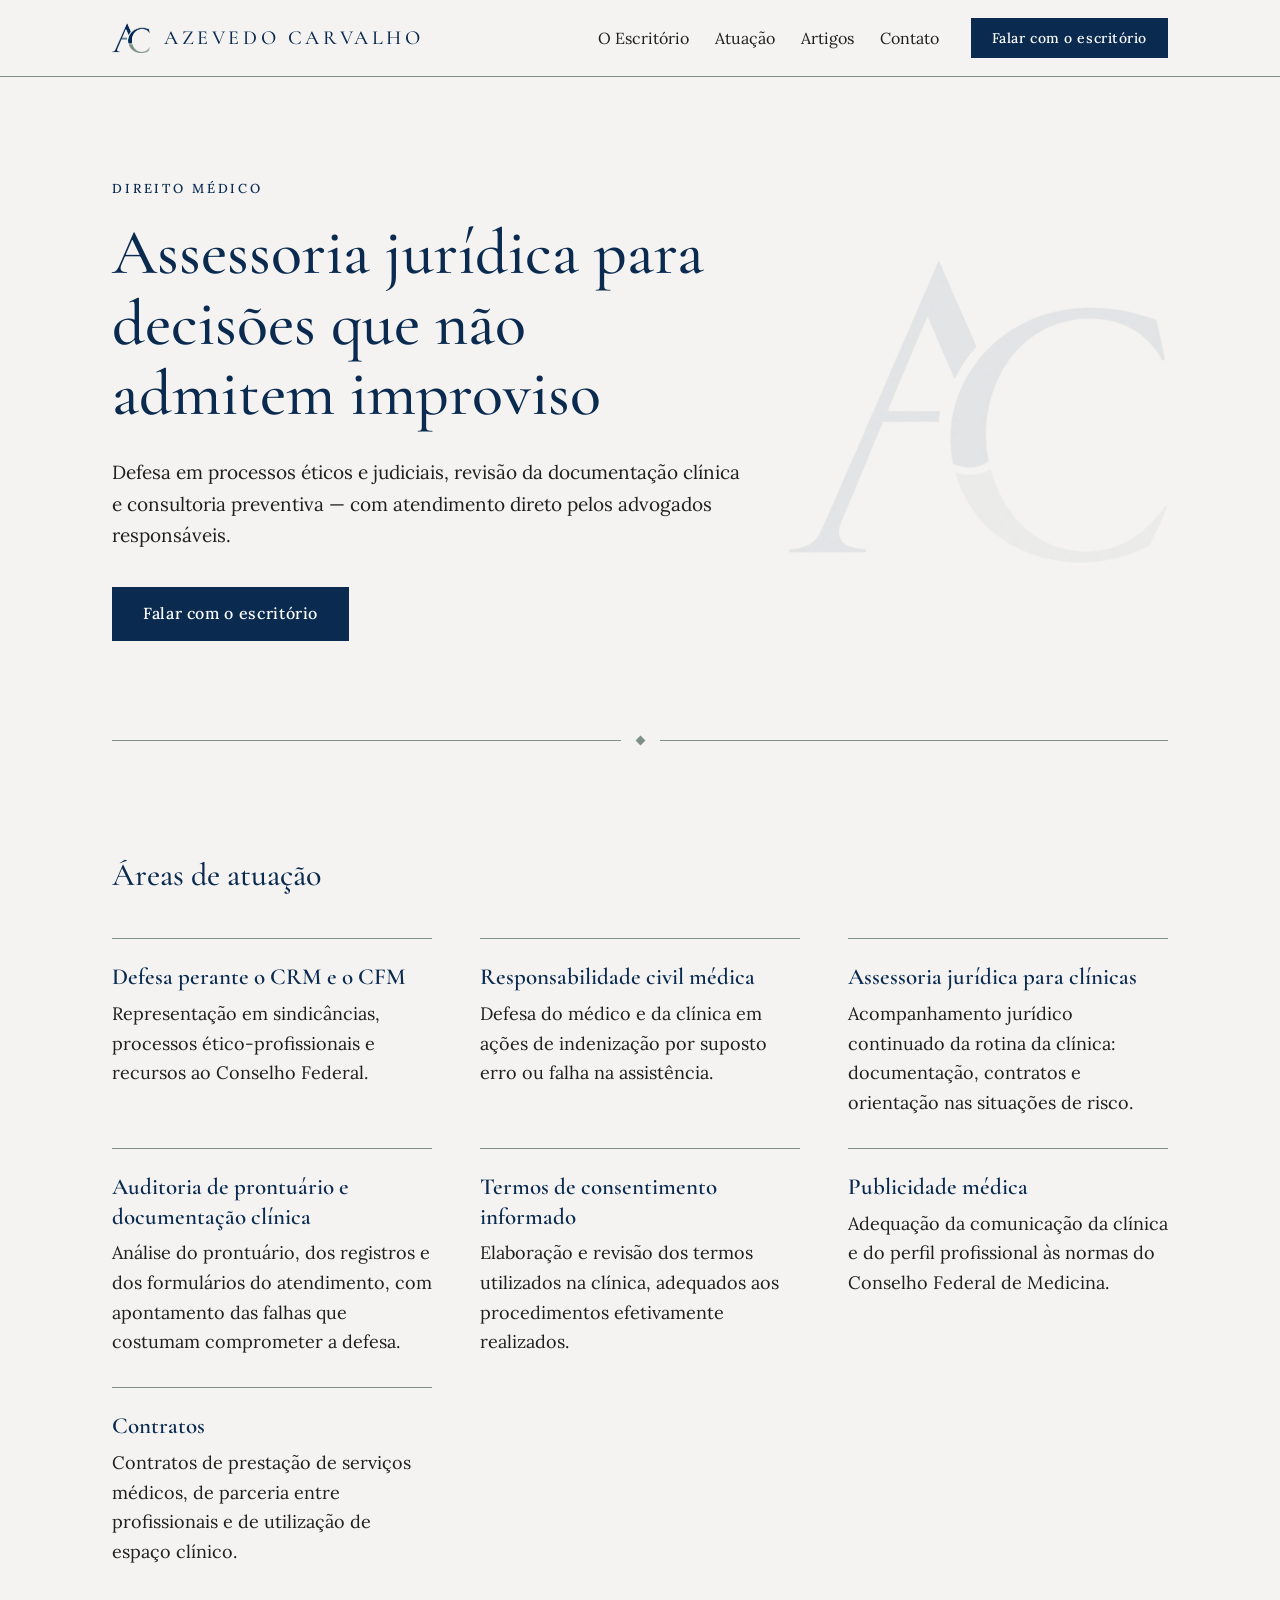
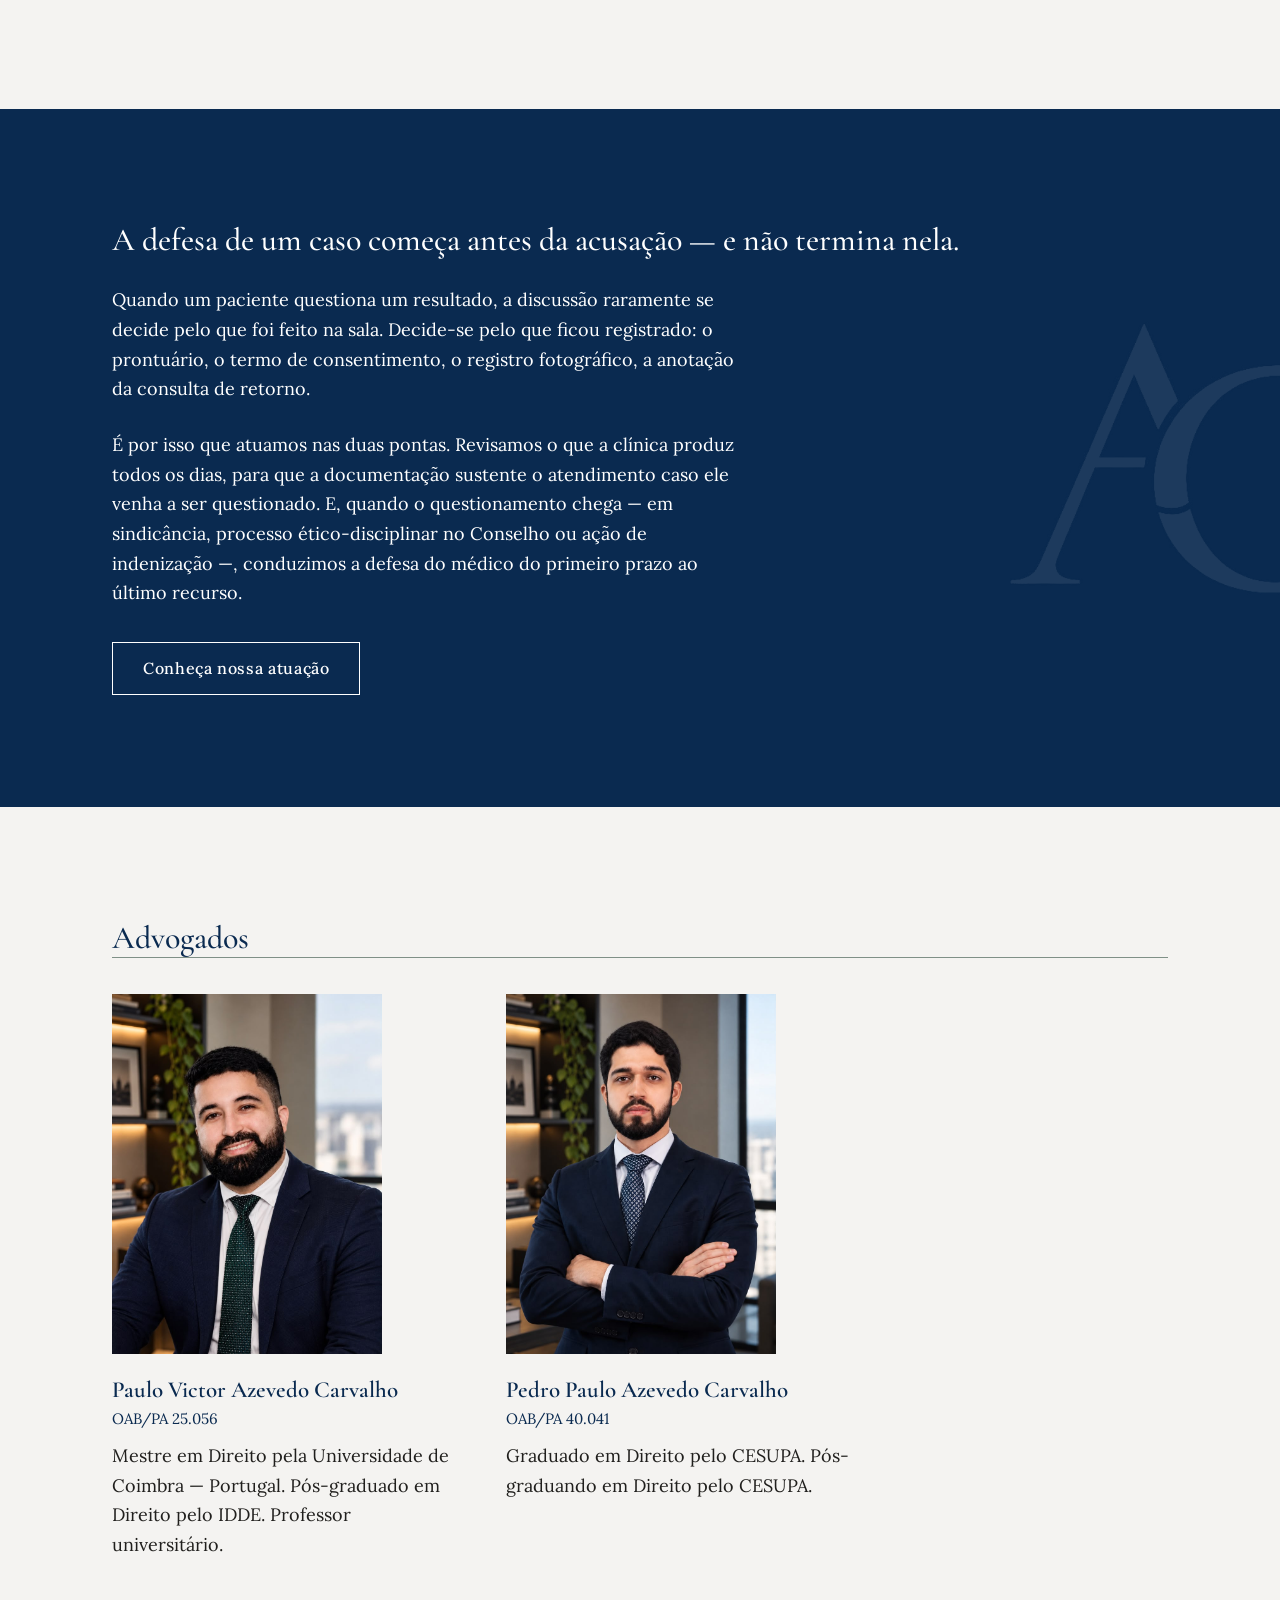
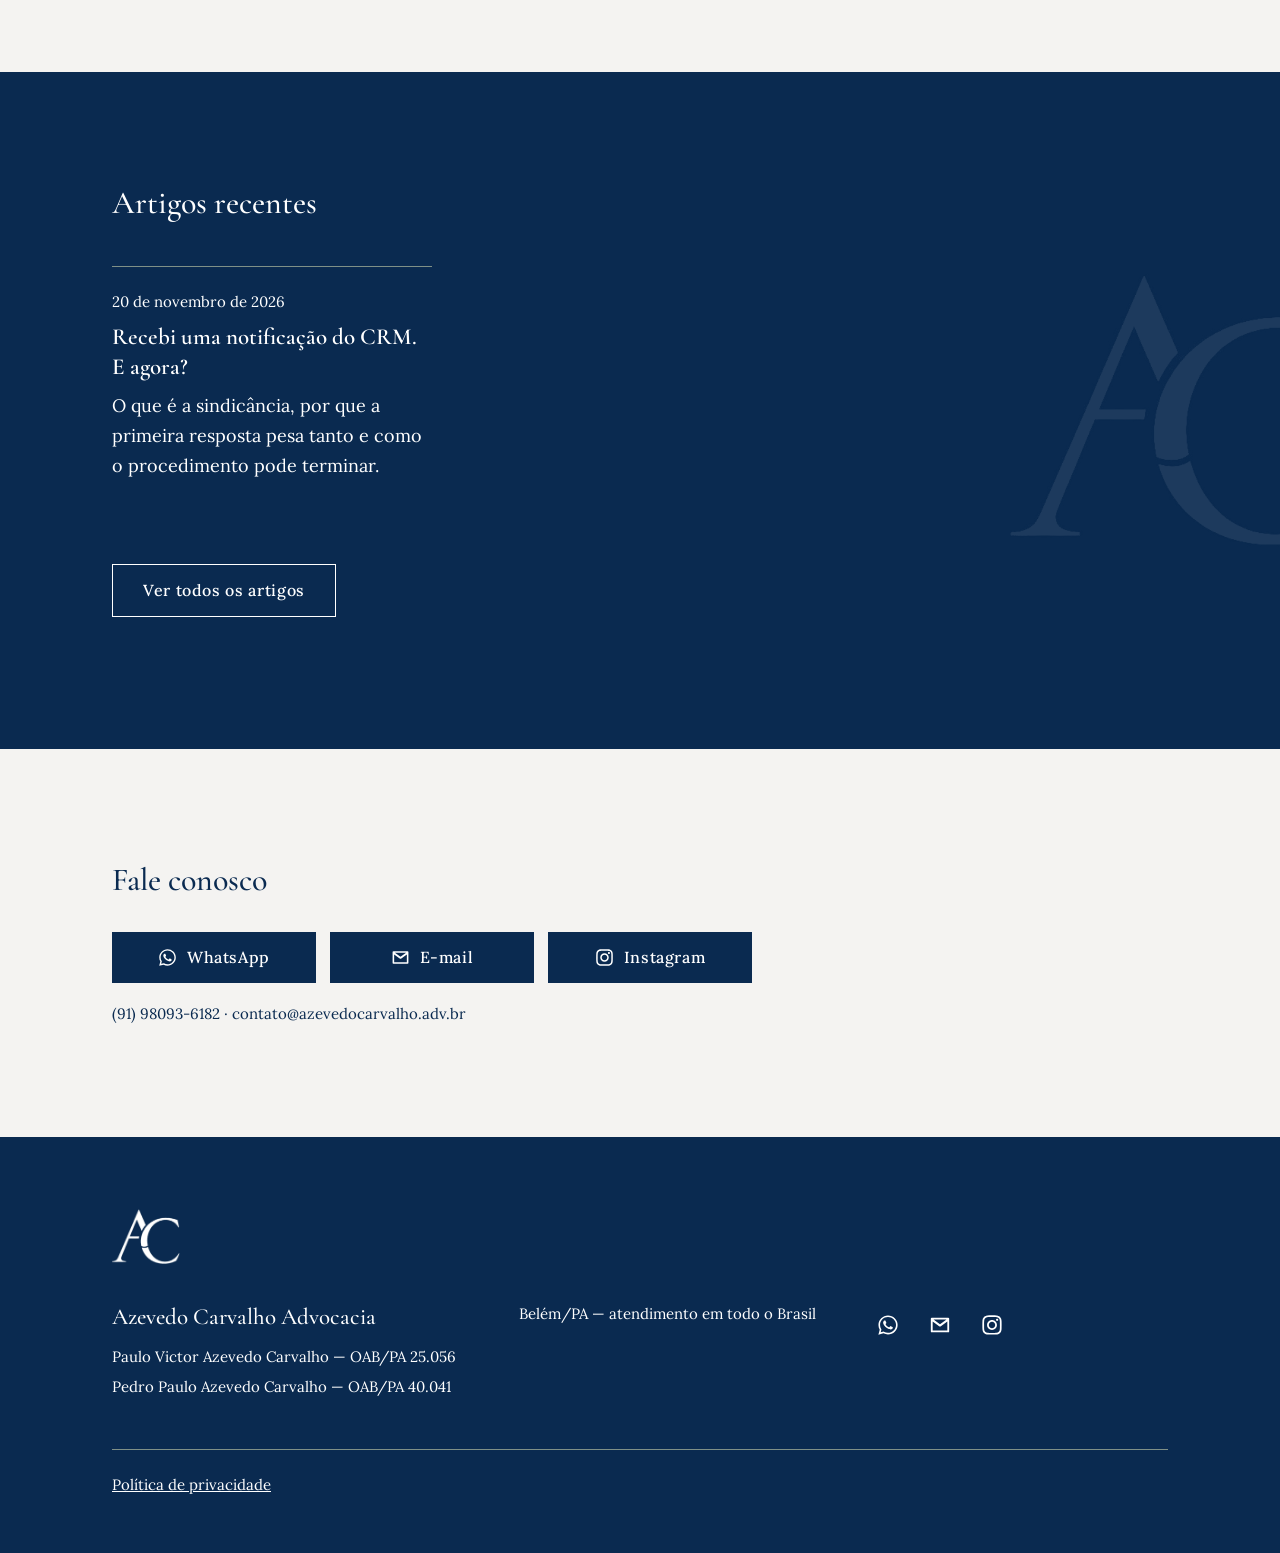
==== index.html @ 3c800e68 "Tarefa 2: mesmos botoes de canal na secao Fale conosco da home As duas telas de contato do site pass" ====
<!DOCTYPE html>
<html lang="pt-BR">
<head>
<meta charset="utf-8">
<meta name="viewport" content="width=device-width, initial-scale=1">
<title>Azevedo Carvalho Advocacia — direito médico</title>
<meta name="description" content="Defesa em processos éticos e judiciais, revisão da documentação clínica e consultoria preventiva para médicos e clínicas, com atendimento direto pelos advogados responsáveis.">
<link rel="canonical" href="https://azevedocarvalho.adv.br/">
<link rel="icon" href="favicon-32.png" sizes="32x32" type="image/png">
<link rel="icon" href="favicon-192.png" sizes="192x192" type="image/png">
<link rel="apple-touch-icon" href="apple-touch-icon.png">
<link rel="preconnect" href="https://fonts.googleapis.com">
<link rel="preconnect" href="https://fonts.gstatic.com" crossorigin>
<link href="https://fonts.googleapis.com/css2?family=Cormorant+Garamond:wght@400;500;600&family=Lora:wght@400;500&display=swap" rel="stylesheet">
<link rel="stylesheet" href="css/estilo.css">
</head>
<body>

<a class="pular" href="#principal">Ir para o conteúdo</a>

<header class="cabecalho">
  <div class="cabecalho__area">
    <a class="marca" href="./">
      <img src="imagens/monograma-600.png" alt="Monograma Azevedo Carvalho" width="38">
      <span class="marca__nome">Azevedo Carvalho</span>
    </a>

    <nav class="nav" aria-label="Navegação principal">
      <ul class="nav__lista">
        <li><a href="o-escritorio/">O Escritório</a></li>
        <li class="submenu">
          <button class="submenu__gatilho" type="button">Atuação</button>
          <ul class="submenu__painel">
            <li><a href="atuacao/processo-etico-disciplinar/">Processo ético-disciplinar</a></li>
            <li><a href="atuacao/responsabilidade-civil-medica/">Responsabilidade civil médica</a></li>
            <li><a href="atuacao/assessoria-para-clinicas/">Assessoria para clínicas</a></li>
            <li><a href="atuacao/auditoria-de-prontuario/">Auditoria de prontuário</a></li>
            <li><a href="atuacao/termo-de-consentimento/">Termo de consentimento</a></li>
            <li><a href="atuacao/publicidade-medica/">Publicidade médica</a></li>
            <li><a href="atuacao/contratos/">Contratos</a></li>
          </ul>
        </li>
        <li><a href="artigos/">Artigos</a></li>
        <li><a href="contato/">Contato</a></li>
      </ul>
    </nav>

    <a class="botao" href="https://wa.me/5591980936182?text=Ol%C3%A1.%20Vim%20pelo%20site%20e%20gostaria%20de%20falar%20com%20um%20advogado.">Falar com o escritório</a>

    <button class="abrir-menu" type="button" aria-expanded="false" aria-controls="painel">Menu</button>
  </div>
</header>

<div class="veu" data-aberto="nao"></div>

<div class="painel" id="painel" data-aberto="nao" aria-hidden="true">
  <div class="painel__topo">
    <button class="fechar-menu" type="button">Fechar</button>
  </div>
  <nav aria-label="Navegação do painel">
    <ul class="painel__lista">
      <li><a href="o-escritorio/">O Escritório</a></li>
      <li>
        <span class="painel__titulo">Atuação</span>
        <ul class="painel__sub">
          <li><a href="atuacao/processo-etico-disciplinar/">Processo ético-disciplinar</a></li>
          <li><a href="atuacao/responsabilidade-civil-medica/">Responsabilidade civil médica</a></li>
          <li><a href="atuacao/assessoria-para-clinicas/">Assessoria para clínicas</a></li>
          <li><a href="atuacao/auditoria-de-prontuario/">Auditoria de prontuário</a></li>
          <li><a href="atuacao/termo-de-consentimento/">Termo de consentimento</a></li>
          <li><a href="atuacao/publicidade-medica/">Publicidade médica</a></li>
          <li><a href="atuacao/contratos/">Contratos</a></li>
        </ul>
      </li>
      <li><a href="artigos/">Artigos</a></li>
      <li><a href="contato/">Contato</a></li>
    </ul>
  </nav>
  <a class="botao" href="https://wa.me/5591980936182?text=Ol%C3%A1.%20Vim%20pelo%20site%20e%20gostaria%20de%20falar%20com%20um%20advogado.">Falar com o escritório</a>
</div>

<main id="principal">

  <section class="hero">
    <div class="area hero__grade">
      <div class="hero__texto">
        <p class="kicker">Direito médico</p>
        <h1 class="display">Assessoria jurídica para decisões que não admitem improviso</h1>
        <p>Defesa em processos éticos e judiciais, revisão da documentação clínica e consultoria preventiva — com atendimento direto pelos advogados responsáveis.</p>
        <a class="botao" href="https://wa.me/5591980936182?text=Ol%C3%A1.%20Vim%20pelo%20site%20e%20gostaria%20de%20falar%20com%20um%20advogado.">Falar com o escritório</a>
      </div>
      <img class="hero__marca" src="imagens/monograma.png" alt="" aria-hidden="true">
    </div>
  </section>

  <div class="area"><div class="divisor" role="separator"><span></span></div></div>

  <section class="secao">
    <div class="area">
      <h2>Áreas de atuação</h2>
      <ul class="areas areas--grade">
        <li>
          <a href="atuacao/processo-etico-disciplinar/">
            <h3>Defesa perante o CRM e o CFM</h3>
            <p>Representação em sindicâncias, processos ético-profissionais e recursos ao Conselho Federal.</p>
          </a>
        </li>
        <li>
          <a href="atuacao/responsabilidade-civil-medica/">
            <h3>Responsabilidade civil médica</h3>
            <p>Defesa do médico e da clínica em ações de indenização por suposto erro ou falha na assistência.</p>
          </a>
        </li>
        <li>
          <a href="atuacao/assessoria-para-clinicas/">
            <h3>Assessoria jurídica para clínicas</h3>
            <p>Acompanhamento jurídico continuado da rotina da clínica: documentação, contratos e orientação nas situações de risco.</p>
          </a>
        </li>
        <li>
          <a href="atuacao/auditoria-de-prontuario/">
            <h3>Auditoria de prontuário e documentação clínica</h3>
            <p>Análise do prontuário, dos registros e dos formulários do atendimento, com apontamento das falhas que costumam comprometer a defesa.</p>
          </a>
        </li>
        <li>
          <a href="atuacao/termo-de-consentimento/">
            <h3>Termos de consentimento informado</h3>
            <p>Elaboração e revisão dos termos utilizados na clínica, adequados aos procedimentos efetivamente realizados.</p>
          </a>
        </li>
        <li>
          <a href="atuacao/publicidade-medica/">
            <h3>Publicidade médica</h3>
            <p>Adequação da comunicação da clínica e do perfil profissional às normas do Conselho Federal de Medicina.</p>
          </a>
        </li>
        <li>
          <a href="atuacao/contratos/">
            <h3>Contratos</h3>
            <p>Contratos de prestação de serviços médicos, de parceria entre profissionais e de utilização de espaço clínico.</p>
          </a>
        </li>
      </ul>
    </div>
  </section>

  <section class="escuro">
    <div class="area">
      <h2>A defesa de um caso começa antes da acusação — e não termina nela.</h2>
      <p>Quando um paciente questiona um resultado, a discussão raramente se decide pelo que foi feito na sala. Decide-se pelo que ficou registrado: o prontuário, o termo de consentimento, o registro fotográfico, a anotação da consulta de retorno.</p>
      <p>É por isso que atuamos nas duas pontas. Revisamos o que a clínica produz todos os dias, para que a documentação sustente o atendimento caso ele venha a ser questionado. E, quando o questionamento chega — em sindicância, processo ético-disciplinar no Conselho ou ação de indenização —, conduzimos a defesa do médico do primeiro prazo ao último recurso.</p>
      <a class="botao botao--claro" href="o-escritorio/">Conheça nossa atuação</a>
    </div>
  </section>

  <section class="secao">
    <div class="area">
      <h2>Advogados</h2>
      <hr class="filete">
      <div class="advogados">
        <div class="advogado">
          <img src="imagens/paulo-victor.jpeg" alt="Paulo Victor Azevedo Carvalho" loading="lazy" width="854" height="1280">
          <h3>Paulo Victor Azevedo Carvalho</h3>
          <p class="oab">OAB/PA 25.056</p>
          <p>Mestre em Direito pela Universidade de Coimbra — Portugal. Pós-graduado em Direito pelo IDDE. Professor universitário.</p>
        </div>
        <div class="advogado">
          <img src="imagens/pedro-paulo.jpeg" alt="Pedro Paulo Azevedo Carvalho" loading="lazy" width="853" height="1280">
          <h3>Pedro Paulo Azevedo Carvalho</h3>
          <p class="oab">OAB/PA 40.041</p>
          <p>Graduado em Direito pelo CESUPA. Pós-graduando em Direito pelo CESUPA.</p>
        </div>
      </div>
    </div>
  </section>

  <section class="escuro">
    <div class="area">
      <h2>Artigos recentes</h2>
      <ul class="artigos-lista" id="artigos-recentes">
        <li>
          <a href="artigos/recebi-uma-notificacao-do-crm/">
            <p class="legenda"><time datetime="2026-11-20">20 de novembro de 2026</time></p>
            <h3>Recebi uma notificação do CRM. E agora?</h3>
            <p>O que é a sindicância, por que a primeira resposta pesa tanto e como o procedimento pode terminar.</p>
          </a>
        </li>
      </ul>
      <p class="escuro__rodape"><a class="botao botao--claro" href="artigos/">Ver todos os artigos</a></p>
    </div>
  </section>

  <section class="secao">
    <div class="area">
      <h2>Fale conosco</h2>
      <ul class="canais-botoes">
        <li><a class="botao botao--canal" href="https://wa.me/5591980936182?text=Ol%C3%A1.%20Vim%20pelo%20site%20e%20gostaria%20de%20falar%20com%20um%20advogado."><svg viewBox="0 0 448 512" aria-hidden="true" focusable="false"><path d="M380.9 97.1C339 55.1 283.2 32 223.9 32c-122.4 0-222 99.6-222 222 0 39.1 10.2 77.3 29.6 110.9L0 480l117.7-30.9c32.4 17.7 68.9 27 106.1 27h.1c122.3 0 224.1-99.6 224.1-222 0-59.3-25.2-115-67.1-157zm-157 341.6c-33.2 0-65.7-8.9-94-25.7l-6.7-4-69.8 18.3L72 359.2l-4.4-7c-18.5-29.4-28.2-63.3-28.2-98.2 0-101.7 82.8-184.5 184.6-184.5 49.3 0 95.6 19.2 130.4 54.1 34.8 34.9 56.2 81.2 56.1 130.5 0 101.8-84.9 184.6-186.6 184.6zm101.2-138.2c-5.5-2.8-32.8-16.2-37.9-18-5.1-1.9-8.8-2.8-12.5 2.8-3.7 5.6-14.3 18-17.6 21.8-3.2 3.7-6.5 4.2-12 1.4-32.6-16.3-54-29.1-75.5-66-5.7-9.8 5.7-9.1 16.3-30.3 1.8-3.7.9-6.9-.5-9.7-1.4-2.8-12.5-30.1-17.1-41.2-4.5-10.8-9.1-9.3-12.5-9.5-3.2-.2-6.9-.2-10.6-.2-3.7 0-9.7 1.4-14.8 6.9-5.1 5.6-19.4 19-19.4 46.3 0 27.3 19.9 53.7 22.6 57.4 2.8 3.7 39.1 59.7 94.8 83.8 35.2 15.2 49 16.5 66.6 13.9 10.7-1.6 32.8-13.4 37.4-26.4 4.6-13 4.6-24.1 3.2-26.4-1.3-2.5-5-3.9-10.5-6.6z"/></svg> WhatsApp</a></li>
        <li><a class="botao botao--canal" href="mailto:contato@azevedocarvalho.adv.br"><svg viewBox="0 0 24 24" aria-hidden="true" focusable="false"><path d="M3 4h18a1 1 0 0 1 1 1v14a1 1 0 0 1-1 1H3a1 1 0 0 1-1-1V5a1 1 0 0 1 1-1zm16.1 2H4.9L12 11.1 19.1 6zM20 8.2l-7.4 5.3a1 1 0 0 1-1.2 0L4 8.2V18h16V8.2z"/></svg> E-mail</a></li>
        <li><a class="botao botao--canal" href="https://www.instagram.com/azevedocarvalhoadv"><svg viewBox="0 0 448 512" aria-hidden="true" focusable="false"><path d="M224.1 141c-63.6 0-114.9 51.3-114.9 114.9s51.3 114.9 114.9 114.9S339 319.5 339 255.9 287.7 141 224.1 141zm0 189.6c-41.1 0-74.7-33.5-74.7-74.7s33.5-74.7 74.7-74.7 74.7 33.5 74.7 74.7-33.6 74.7-74.7 74.7zm146.4-194.3c0 14.9-12 26.8-26.8 26.8-14.9 0-26.8-12-26.8-26.8s12-26.8 26.8-26.8 26.8 12 26.8 26.8zm76.1 27.2c-1.7-35.9-9.9-67.7-36.2-93.9-26.2-26.2-58-34.4-93.9-36.2-37-2.1-147.9-2.1-184.9 0-35.8 1.7-67.6 9.9-93.9 36.1s-34.4 58-36.2 93.9c-2.1 37-2.1 147.9 0 184.9 1.7 35.9 9.9 67.7 36.2 93.9s58 34.4 93.9 36.2c37 2.1 147.9 2.1 184.9 0 35.9-1.7 67.7-9.9 93.9-36.2 26.2-26.2 34.4-58 36.2-93.9 2.1-37 2.1-147.8 0-184.8zM398.8 388c-7.8 19.6-22.9 34.7-42.6 42.6-29.5 11.7-99.5 9-132.1 9s-102.7 2.6-132.1-9c-19.6-7.8-34.7-22.9-42.6-42.6-11.7-29.5-9-99.5-9-132.1s-2.6-102.7 9-132.1c7.8-19.6 22.9-34.7 42.6-42.6 29.5-11.7 99.5-9 132.1-9s102.7-2.6 132.1 9c19.6 7.8 34.7 22.9 42.6 42.6 11.7 29.5 9 99.5 9 132.1s2.7 102.7-9 132.1z"/></svg> Instagram</a></li>
      </ul>
      <p class="canais-copia">(91) 98093-6182 &middot; contato@azevedocarvalho.adv.br</p>
    </div>
  </section>

</main>

<footer class="rodape">
  <div class="area">
    <img class="rodape__marca" src="imagens/monograma-branco-600.png" alt="" aria-hidden="true" width="68" loading="lazy">
    <div class="rodape__grade">
      <div>
        <p class="rodape__nome">Azevedo Carvalho Advocacia</p>
        <ul>
          <li>Paulo Victor Azevedo Carvalho — OAB/PA 25.056</li>
          <li>Pedro Paulo Azevedo Carvalho — OAB/PA 40.041</li>
        </ul>
      </div>
      <div>
        <p>Belém/PA — atendimento em todo o Brasil</p>
      </div>
      <div>
        <ul class="rodape__icones">
          <li><a href="https://wa.me/5591980936182?text=Ol%C3%A1.%20Vim%20pelo%20site%20e%20gostaria%20de%20falar%20com%20um%20advogado." aria-label="WhatsApp: (91) 98093-6182"><svg viewBox="0 0 448 512" aria-hidden="true" focusable="false"><path d="M380.9 97.1C339 55.1 283.2 32 223.9 32c-122.4 0-222 99.6-222 222 0 39.1 10.2 77.3 29.6 110.9L0 480l117.7-30.9c32.4 17.7 68.9 27 106.1 27h.1c122.3 0 224.1-99.6 224.1-222 0-59.3-25.2-115-67.1-157zm-157 341.6c-33.2 0-65.7-8.9-94-25.7l-6.7-4-69.8 18.3L72 359.2l-4.4-7c-18.5-29.4-28.2-63.3-28.2-98.2 0-101.7 82.8-184.5 184.6-184.5 49.3 0 95.6 19.2 130.4 54.1 34.8 34.9 56.2 81.2 56.1 130.5 0 101.8-84.9 184.6-186.6 184.6zm101.2-138.2c-5.5-2.8-32.8-16.2-37.9-18-5.1-1.9-8.8-2.8-12.5 2.8-3.7 5.6-14.3 18-17.6 21.8-3.2 3.7-6.5 4.2-12 1.4-32.6-16.3-54-29.1-75.5-66-5.7-9.8 5.7-9.1 16.3-30.3 1.8-3.7.9-6.9-.5-9.7-1.4-2.8-12.5-30.1-17.1-41.2-4.5-10.8-9.1-9.3-12.5-9.5-3.2-.2-6.9-.2-10.6-.2-3.7 0-9.7 1.4-14.8 6.9-5.1 5.6-19.4 19-19.4 46.3 0 27.3 19.9 53.7 22.6 57.4 2.8 3.7 39.1 59.7 94.8 83.8 35.2 15.2 49 16.5 66.6 13.9 10.7-1.6 32.8-13.4 37.4-26.4 4.6-13 4.6-24.1 3.2-26.4-1.3-2.5-5-3.9-10.5-6.6z"/></svg></a></li>
          <li><a href="mailto:contato@azevedocarvalho.adv.br" aria-label="E-mail: contato@azevedocarvalho.adv.br"><svg viewBox="0 0 24 24" aria-hidden="true" focusable="false"><path d="M3 4h18a1 1 0 0 1 1 1v14a1 1 0 0 1-1 1H3a1 1 0 0 1-1-1V5a1 1 0 0 1 1-1zm16.1 2H4.9L12 11.1 19.1 6zM20 8.2l-7.4 5.3a1 1 0 0 1-1.2 0L4 8.2V18h16V8.2z"/></svg></a></li>
          <li><a href="https://www.instagram.com/azevedocarvalhoadv" aria-label="Instagram: @azevedocarvalhoadv"><svg viewBox="0 0 448 512" aria-hidden="true" focusable="false"><path d="M224.1 141c-63.6 0-114.9 51.3-114.9 114.9s51.3 114.9 114.9 114.9S339 319.5 339 255.9 287.7 141 224.1 141zm0 189.6c-41.1 0-74.7-33.5-74.7-74.7s33.5-74.7 74.7-74.7 74.7 33.5 74.7 74.7-33.6 74.7-74.7 74.7zm146.4-194.3c0 14.9-12 26.8-26.8 26.8-14.9 0-26.8-12-26.8-26.8s12-26.8 26.8-26.8 26.8 12 26.8 26.8zm76.1 27.2c-1.7-35.9-9.9-67.7-36.2-93.9-26.2-26.2-58-34.4-93.9-36.2-37-2.1-147.9-2.1-184.9 0-35.8 1.7-67.6 9.9-93.9 36.1s-34.4 58-36.2 93.9c-2.1 37-2.1 147.9 0 184.9 1.7 35.9 9.9 67.7 36.2 93.9s58 34.4 93.9 36.2c37 2.1 147.9 2.1 184.9 0 35.9-1.7 67.7-9.9 93.9-36.2 26.2-26.2 34.4-58 36.2-93.9 2.1-37 2.1-147.8 0-184.8zM398.8 388c-7.8 19.6-22.9 34.7-42.6 42.6-29.5 11.7-99.5 9-132.1 9s-102.7 2.6-132.1-9c-19.6-7.8-34.7-22.9-42.6-42.6-11.7-29.5-9-99.5-9-132.1s-2.6-102.7 9-132.1c7.8-19.6 22.9-34.7 42.6-42.6 29.5-11.7 99.5-9 132.1-9s102.7-2.6 132.1 9c19.6 7.8 34.7 22.9 42.6 42.6 11.7 29.5 9 99.5 9 132.1s2.7 102.7-9 132.1z"/></svg></a></li>
        </ul>
      </div>
    </div>
    <div class="rodape__base">
      <a href="politica-de-privacidade/">Política de privacidade</a>
    </div>
  </div>
</footer>

<a class="zap-fixo" href="https://wa.me/5591980936182?text=Ol%C3%A1.%20Vim%20pelo%20site%20e%20gostaria%20de%20falar%20com%20um%20advogado." aria-label="Falar com o escritório" title="Falar com o escritório">
  <svg viewBox="0 0 448 512" aria-hidden="true" focusable="false"><path d="M380.9 97.1C339 55.1 283.2 32 223.9 32c-122.4 0-222 99.6-222 222 0 39.1 10.2 77.3 29.6 110.9L0 480l117.7-30.9c32.4 17.7 68.9 27 106.1 27h.1c122.3 0 224.1-99.6 224.1-222 0-59.3-25.2-115-67.1-157zm-157 341.6c-33.2 0-65.7-8.9-94-25.7l-6.7-4-69.8 18.3L72 359.2l-4.4-7c-18.5-29.4-28.2-63.3-28.2-98.2 0-101.7 82.8-184.5 184.6-184.5 49.3 0 95.6 19.2 130.4 54.1 34.8 34.9 56.2 81.2 56.1 130.5 0 101.8-84.9 184.6-186.6 184.6zm101.2-138.2c-5.5-2.8-32.8-16.2-37.9-18-5.1-1.9-8.8-2.8-12.5 2.8-3.7 5.6-14.3 18-17.6 21.8-3.2 3.7-6.5 4.2-12 1.4-32.6-16.3-54-29.1-75.5-66-5.7-9.8 5.7-9.1 16.3-30.3 1.8-3.7.9-6.9-.5-9.7-1.4-2.8-12.5-30.1-17.1-41.2-4.5-10.8-9.1-9.3-12.5-9.5-3.2-.2-6.9-.2-10.6-.2-3.7 0-9.7 1.4-14.8 6.9-5.1 5.6-19.4 19-19.4 46.3 0 27.3 19.9 53.7 22.6 57.4 2.8 3.7 39.1 59.7 94.8 83.8 35.2 15.2 49 16.5 66.6 13.9 10.7-1.6 32.8-13.4 37.4-26.4 4.6-13 4.6-24.1 3.2-26.4-1.3-2.5-5-3.9-10.5-6.6z"/></svg>
</a>

<script type="application/ld+json">
{
  "@context": "https://schema.org",
  "@type": "LegalService",
  "name": "Azevedo Carvalho Advocacia",
  "url": "https://azevedocarvalho.adv.br/",
  "image": "https://azevedocarvalho.adv.br/imagens/logotipo-vertical-1200.png",
  "telephone": "+55-91-98093-6182",
  "email": "contato@azevedocarvalho.adv.br",
  "address": {
    "@type": "PostalAddress",
    "addressLocality": "Belém",
    "addressRegion": "PA",
    "addressCountry": "BR"
  },
  "areaServed": { "@type": "Country", "name": "Brasil" },
  "sameAs": ["https://www.instagram.com/azevedocarvalhoadv"]
}
</script>

<script src="js/menu.js"></script>

</body>
</html>
---- css/estilo.css ----
/* Azevedo Carvalho Advocacia — folha de estilo única
   Tokens e escala conforme a seção 2 do documento de construção. */

/* ---------------------------------------------------------------- tokens */

:root {
  --azul:    #0A2A50;
  --salvia:  #7F9087;
  --papel:   #F4F3F1;
  --ardosia: #6C7D82;  /* declarado, não aplicado — ver nota abaixo */
  --tinta:   #201F1D;
  --branco:  #FFFFFF;

  /* Ardósia sobre papel mede 3,87:1. A seção 2.1 admite a cor só a partir
     de 18px, mas a escala da 2.2 fixa kicker em 13px e legenda em 15px, e
     o mínimo de 4.5:1 só cede a 3:1 a partir de 24px. Kickers, legendas e
     inscrições da OAB usam --azul (13:1), que resolve o contraste sem sair
     da paleta. A hierarquia passa a vir do corpo, do tamanho e do
     espacejamento, não da cor. */

  --serif: "Cormorant Garamond", Georgia, "Times New Roman", serif;
  --sans:  "Lora", Georgia, "Times New Roman", serif;

  --linha: 640px;   /* largura máxima de texto corrido, ~64 caracteres */
  --area:  1120px;  /* largura máxima do contêiner */
  --topo:  76px;    /* altura do cabeçalho fixo */
}

/* ------------------------------------------------------------------ base */

*, *::before, *::after { box-sizing: border-box; }

html { -webkit-text-size-adjust: 100%; }

body {
  margin: 0;
  padding-top: var(--topo);
  background: var(--papel);
  color: var(--tinta);
  font-family: var(--sans);
  font-weight: 400;
  font-size: 18px;
  line-height: 1.65;
}

img { max-width: 100%; height: auto; border: 0; }

a { color: var(--azul); }

:focus-visible {
  outline: 2px solid var(--azul);
  outline-offset: 3px;
}

.escuro :focus-visible,
.rodape :focus-visible {
  outline-color: var(--branco);
}

/* Salto para o conteúdo, visível apenas ao receber foco de teclado. */
.pular {
  position: absolute;
  left: -9999px;
  top: 0;
  background: var(--azul);
  color: var(--branco);
  padding: 12px 20px;
  z-index: 200;
}
.pular:focus { left: 0; }

/* ---------------------------------------------------------- tipografia */

h1, h2, h3 {
  font-family: var(--serif);
  color: var(--azul);
  margin: 0;
  font-weight: 500;
}

.display {
  font-size: 64px;
  line-height: 1.10;
  font-weight: 500;
}

h1 { font-size: 44px; line-height: 1.15; }
h2 { font-size: 32px; line-height: 1.20; }
h3 { font-size: 23px; line-height: 1.30; font-weight: 600; }

p { margin: 0 0 1.1em; max-width: var(--linha); }

.kicker {
  font-family: var(--sans);
  font-weight: 500;
  font-size: 13px;
  line-height: 1.40;
  letter-spacing: 0.22em;
  text-transform: uppercase;
  color: var(--azul);
  margin: 0 0 20px;
}

.legenda {
  font-size: 15px;
  line-height: 1.50;
  color: var(--azul);
}

.escuro .kicker,
.escuro .legenda { color: var(--branco); }

/* --------------------------------------------------- estrutura de página */

.area {
  max-width: var(--area);
  margin: 0 auto;
  padding: 0 32px;
}

.secao { padding: 112px 0; }

.prosa { max-width: var(--linha); }
.prosa h2 { margin: 56px 0 20px; }
.prosa h3 { margin: 40px 0 12px; }
.prosa h2:first-child,
.prosa h3:first-child { margin-top: 0; }

/* ----------------------------------------- elementos gráficos: 2 apenas */

/* Filete — linha de 1px em sálvia. */
.filete {
  height: 1px;
  border: 0;
  margin: 0;
  background: var(--salvia);
}

/* Filete com losango ao centro — divisor de seção. */
.divisor {
  display: flex;
  align-items: center;
  gap: 16px;
  margin: 0;
  border: 0;
  padding: 0;
}
.divisor::before,
.divisor::after {
  content: "";
  flex: 1;
  height: 1px;
  background: var(--salvia);
}
.divisor span {
  width: 7px;
  height: 7px;
  background: var(--salvia);
  transform: rotate(45deg);
}

/* ---------------------------------------------------------------- botão */

.botao {
  display: inline-block;
  font-family: var(--sans);
  font-weight: 500;
  font-size: 16px;
  line-height: 1.2;
  letter-spacing: 0.04em;
  text-decoration: none;
  padding: 16px 30px;
  background: var(--azul);
  color: var(--branco);
  border: 1px solid var(--azul);
}

.botao:hover,
.botao:focus-visible {
  background: var(--papel);
  color: var(--azul);
}

/* Variante para uso sobre fundo azul. */
.botao--claro {
  background: transparent;
  color: var(--branco);
  border-color: var(--branco);
}
.botao--claro:hover,
.botao--claro:focus-visible {
  background: var(--branco);
  color: var(--azul);
}

/* -------------------------------------------------------------- cabeçalho */

.cabecalho {
  position: fixed;
  top: 0;
  left: 0;
  right: 0;
  z-index: 100;
  background: var(--papel);
  border-bottom: 1px solid var(--salvia);
}

.cabecalho__area {
  max-width: var(--area);
  margin: 0 auto;
  padding: 0 32px;
  height: var(--topo);
  display: flex;
  align-items: center;
  gap: 32px;
}

.marca {
  display: flex;
  align-items: center;
  gap: 14px;
  text-decoration: none;
  flex-shrink: 0;
}

.marca img { width: 38px; }

.marca__nome {
  font-family: var(--serif);
  font-weight: 500;
  font-size: 20px;
  line-height: 1;
  letter-spacing: 0.18em;
  text-transform: uppercase;
  color: var(--azul);
}

/* ------------------------------------------------------------ navegação */

.nav { margin-left: auto; }

.nav__lista {
  list-style: none;
  display: flex;
  align-items: center;
  gap: 26px;
  margin: 0;
  padding: 0;
}

.nav__lista a {
  font-size: 16px;
  text-decoration: none;
  color: var(--tinta);
  white-space: nowrap;
}

.nav__lista a:hover,
.nav__lista a[aria-current="page"] { color: var(--azul); }

.nav__lista a[aria-current="page"] {
  border-bottom: 1px solid var(--salvia);
}

/* Submenu de Atuação: abre no ponteiro e no foco de teclado. */
.submenu { position: relative; }

.submenu__gatilho {
  font-family: var(--sans);
  font-size: 16px;
  color: var(--tinta);
  background: none;
  border: 0;
  padding: 0;
  cursor: pointer;
}
.submenu__gatilho:hover { color: var(--azul); }

.submenu__painel {
  display: none;
  position: absolute;
  top: calc(100% + 18px);
  left: -20px;
  min-width: 320px;
  list-style: none;
  margin: 0;
  padding: 10px 0;
  background: var(--papel);
  border: 1px solid var(--salvia);
}

.submenu:hover .submenu__painel,
.submenu:focus-within .submenu__painel { display: block; }

.submenu__painel a {
  display: block;
  padding: 9px 24px;
  font-size: 16px;
}

.submenu__painel a:hover { background: var(--branco); }

/* Botão do topo, no cabeçalho. */
.cabecalho .botao {
  font-size: 14px;
  padding: 11px 20px;
  white-space: nowrap;
  flex-shrink: 0;
}

/* Abre o painel lateral no mobile. */
.abrir-menu {
  display: none;
  margin-left: auto;
  font-family: var(--sans);
  font-size: 15px;
  color: var(--azul);
  background: none;
  border: 1px solid var(--salvia);
  padding: 9px 16px;
  cursor: pointer;
}

/* ------------------------------------------------------- painel lateral */

.painel {
  position: fixed;
  top: 0;
  right: 0;
  bottom: 0;
  width: min(86vw, 380px);
  z-index: 150;
  background: var(--papel);
  border-left: 1px solid var(--salvia);
  padding: 26px 30px 40px;
  overflow-y: auto;
  transform: translateX(100%);
  transition: transform 0.25s ease;
}

.painel[data-aberto="sim"] { transform: translateX(0); }

.painel__topo {
  display: flex;
  justify-content: flex-end;
  margin-bottom: 20px;
}

.fechar-menu {
  font-family: var(--sans);
  font-size: 15px;
  color: var(--azul);
  background: none;
  border: 1px solid var(--salvia);
  padding: 9px 16px;
  cursor: pointer;
}

.painel__lista {
  list-style: none;
  margin: 0 0 30px;
  padding: 0;
}

.painel__lista > li { border-bottom: 1px solid var(--salvia); }

.painel__lista a {
  display: block;
  padding: 15px 0;
  font-size: 17px;
  text-decoration: none;
}

.painel__titulo {
  display: block;
  padding: 15px 0 6px;
  font-size: 13px;
  line-height: 1.40;
  letter-spacing: 0.22em;
  text-transform: uppercase;
  color: var(--azul);
}

.painel__sub {
  list-style: none;
  margin: 0 0 10px;
  padding: 0 0 0 16px;
}

.painel__sub a { padding: 10px 0; font-size: 16px; }

.veu {
  display: none;
  position: fixed;
  inset: 0;
  z-index: 140;
  background: rgba(32, 31, 29, 0.45);
}

.veu[data-aberto="sim"] { display: block; }

/* ----------------------------------------------------------------- hero */

.hero {
  overflow: hidden;
  padding: 104px 0 96px;
}

/* Duas colunas: o monograma nunca invade a coluna de texto. */
.hero__grade {
  display: grid;
  grid-template-columns: minmax(0, 1fr) minmax(190px, 380px);
  gap: 48px;
  align-items: center;
}

.hero__marca {
  width: 100%;
  margin-right: -90px;
  opacity: 0.07;
  pointer-events: none;
  user-select: none;
}

.hero__texto { max-width: 780px; }

.hero .display { margin: 0 0 28px; }

/* :not(.kicker) para não sobrescrever o tamanho do kicker por especificidade. */
.hero p:not(.kicker) { font-size: 19px; margin-bottom: 36px; }

/* ------------------------------------------------------ áreas de atuação */

.areas { list-style: none; margin: 0; padding: 0; }

.areas li { border-top: 1px solid var(--salvia); }
.areas li:last-child { border-bottom: 1px solid var(--salvia); }

.areas a {
  display: block;
  padding: 26px 0;
  text-decoration: none;
  color: var(--tinta);
}

.areas h3 { margin: 0 0 6px; }
.areas p { margin: 0; max-width: 720px; }

.areas a:hover h3,
.areas a:focus-visible h3 { color: var(--tinta); }
.areas a:hover h3 { text-decoration: underline; }

/* Variante em grade, usada na home. Sem caixa: a separação continua sendo
   filete e espaço em branco, conforme a seção 2.3 do documento. As colunas
   se ajustam sozinhas, sem precisar de novo ponto de quebra. */
.areas--grade {
  display: grid;
  grid-template-columns: repeat(auto-fit, minmax(280px, 1fr));
  column-gap: 48px;
  margin-top: 44px;
}

.areas--grade li:last-child { border-bottom: 0; }
.areas--grade a { padding: 24px 0 30px; }
.areas--grade p { max-width: none; }

/* ------------------------------------------------------- bloco escuro */

.escuro {
  background: var(--azul);
  color: var(--branco);
  padding: 112px 0;
}

.escuro h2 { color: var(--branco); max-width: 860px; }
.escuro p { margin-top: 26px; }
.escuro .botao { margin-top: 14px; }

/* ------------------------------------------- faixa de artigos (sobre azul) */

.artigos-lista {
  list-style: none;
  display: grid;
  grid-template-columns: repeat(auto-fill, minmax(280px, 1fr));
  column-gap: 48px;
  margin: 44px 0 0;
  padding: 0;
}

.artigos-lista li { border-top: 1px solid var(--salvia); }

.artigos-lista a {
  display: block;
  padding: 24px 0 30px;
  text-decoration: none;
  color: var(--branco);
}

.artigos-lista h3 { color: var(--branco); margin: 0 0 8px; }
.artigos-lista .legenda { margin: 0 0 10px; }
.artigos-lista p { margin: 0; max-width: none; }
.artigos-lista a:hover h3 { text-decoration: underline; }

.escuro .escuro__rodape { margin-top: 40px; }

/* ------------------------------------------------------------ advogados */

.advogados {
  display: grid;
  grid-template-columns: 1fr 1fr;
  gap: 48px;
  max-width: 740px;
  margin-top: 36px;
}

/* Retrato em 3x4. O arquivo original não é alterado: o enquadramento
   é feito na exibição, ancorado no alto para preservar a cabeça. */
.advogado img {
  display: block;
  width: 100%;
  max-width: 270px;
  aspect-ratio: 3 / 4;
  object-fit: cover;
  object-position: center 15%;
}

.advogado h3 { margin: 22px 0 2px; }

.advogado .oab {
  font-size: 15px;
  line-height: 1.50;
  color: var(--azul);
  margin: 0 0 10px;
}

.advogado p { margin: 0; }

/* ----------------------------------------------------------- contato */

.canais {
  list-style: none;
  margin: 28px 0 0;
  padding: 0;
  font-size: 17px;
}

.canais li { margin-bottom: 8px; }

/* ------------------------------------------------------------- rodapé */

.rodape {
  background: var(--azul);
  color: var(--branco);
  padding: 72px 0 56px;
  font-size: 15px;
  line-height: 1.50;
}

.rodape a { color: var(--branco); }

.rodape__marca { width: 68px; margin-bottom: 32px; }

.rodape__grade {
  display: grid;
  grid-template-columns: 1.2fr 1fr 1fr;
  gap: 44px;
}

.rodape__nome {
  font-family: var(--serif);
  font-weight: 500;
  font-size: 23px;
  line-height: 1.30;
  color: var(--branco);
  margin: 0 0 14px;
}

.rodape ul {
  list-style: none;
  margin: 0;
  padding: 0;
}

.rodape li { margin-bottom: 7px; }

.rodape__base {
  margin-top: 44px;
  padding-top: 24px;
  border-top: 1px solid var(--salvia);
}

/* --------------------------------------------- botão fixo, só no mobile */

/* Verde e raio do WhatsApp: cor de marca do aplicativo, fora da paleta
   da seção 2.1, por ser elemento de reconhecimento do canal. */
.zap-fixo { display: none; }

.zap-fixo svg {
  width: 30px;
  height: 30px;
  fill: var(--branco);
}

/* ------------------------------------------------- canais: botões e ícones */

/* Página de Contato: três botões de mesmo tamanho, ícone e nome.
   Reflui sozinho conforme a largura, sem novo ponto de quebra. */
.canais-botoes {
  list-style: none;
  display: grid;
  grid-template-columns: repeat(auto-fit, minmax(170px, 1fr));
  gap: 14px;
  margin: 32px 0 0;
  padding: 0;
  max-width: var(--linha);
}

.botao--canal {
  display: flex;
  align-items: center;
  justify-content: center;
  gap: 10px;
  padding: 15px 18px;
}

/* currentColor faz o ícone acompanhar a inversão de cor no hover e no foco. */
.botao--canal svg {
  width: 19px;
  height: 19px;
  fill: currentColor;
  flex-shrink: 0;
}

/* Linha de apoio, para quem preferir copiar em vez de clicar. */
.canais-copia {
  margin: 20px 0 0;
  font-size: 15px;
  line-height: 1.50;
  color: var(--azul);
}

/* Rodapé: versão compacta, só os três ícones. O nome do canal e o destino
   vão no aria-label, já que não há texto visível. */
.rodape__icones {
  list-style: none;
  display: flex;
  gap: 8px;
  margin: 0;
  padding: 0;
}

.rodape__icones a {
  display: inline-flex;
  align-items: center;
  justify-content: center;
  width: 44px;
  height: 44px;
}

.rodape__icones svg {
  width: 22px;
  height: 22px;
  fill: var(--branco);
  display: block;
}

.rodape__icones a:hover svg { fill: var(--salvia); }

/* ------------------------------------------ marca d'água das faixas azuis */

/* Monograma em branco sobre o azul, em opacidade baixa. Mesmo quando o
   texto passa por cima, o contraste do branco sobre o fundo resultante
   fica em torno de 11:1 — bem acima do mínimo. */
.escuro { position: relative; overflow: hidden; }

.escuro::after {
  content: "";
  position: absolute;
  top: 50%;
  right: -70px;
  width: 340px;
  height: 274px;
  transform: translateY(-50%);
  background: url("../imagens/monograma-branco-600.png") no-repeat center / contain;
  opacity: 0.08;
  pointer-events: none;
}

.escuro .area { position: relative; }

/* --------------------------------------------------------- ponto de quebra */

@media (max-width: 860px) {
  :root { --topo: 64px; }

  body { font-size: 17px; }

  .display { font-size: 40px; }
  h1 { font-size: 30px; }
  h2 { font-size: 25px; }
  h3 { font-size: 20px; }

  .kicker { font-size: 12px; }
  .legenda, .rodape { font-size: 14px; }

  .area, .cabecalho__area { padding: 0 22px; }

  .secao { padding: 76px 0; }

  .marca img { width: 32px; }
  .marca__nome { font-size: 16px; letter-spacing: 0.16em; }

  .nav, .cabecalho .botao { display: none; }
  .abrir-menu { display: block; }

  .hero { padding: 64px 0 60px; }
  .hero__grade { display: block; }
  .hero__marca { display: none; }
  .hero p:not(.kicker) { font-size: 17px; }

  .escuro { padding: 76px 0; }

  /* No celular a coluna é única: a marca d'água atrapalharia a leitura. */
  .escuro::after { display: none; }

  /* Retratos permanecem lado a lado também no celular. */
  .advogados { gap: 18px; margin-top: 28px; }

  .rodape { padding: 56px 0 96px; }
  .rodape__grade { grid-template-columns: 1fr; gap: 30px; }

  /* Botão de WhatsApp fixo no canto inferior direito. */
  .zap-fixo {
    display: flex;
    align-items: center;
    justify-content: center;
    position: fixed;
    right: 18px;
    bottom: 18px;
    z-index: 120;
    width: 56px;
    height: 56px;
    padding: 0;
    border: 0;
    border-radius: 50%;
    background: #25D366;
  }
}

/* Em telas muito estreitas duas colunas espremem demais a qualificação:
   abaixo de 480px os retratos empilham. */
@media (max-width: 480px) {
  .advogados {
    grid-template-columns: 1fr;
    gap: 40px;
    max-width: 300px;
  }
}

/* ------------------------------------------------------- menos movimento */

@media (prefers-reduced-motion: reduce) {
  .painel { transition: none; }
}
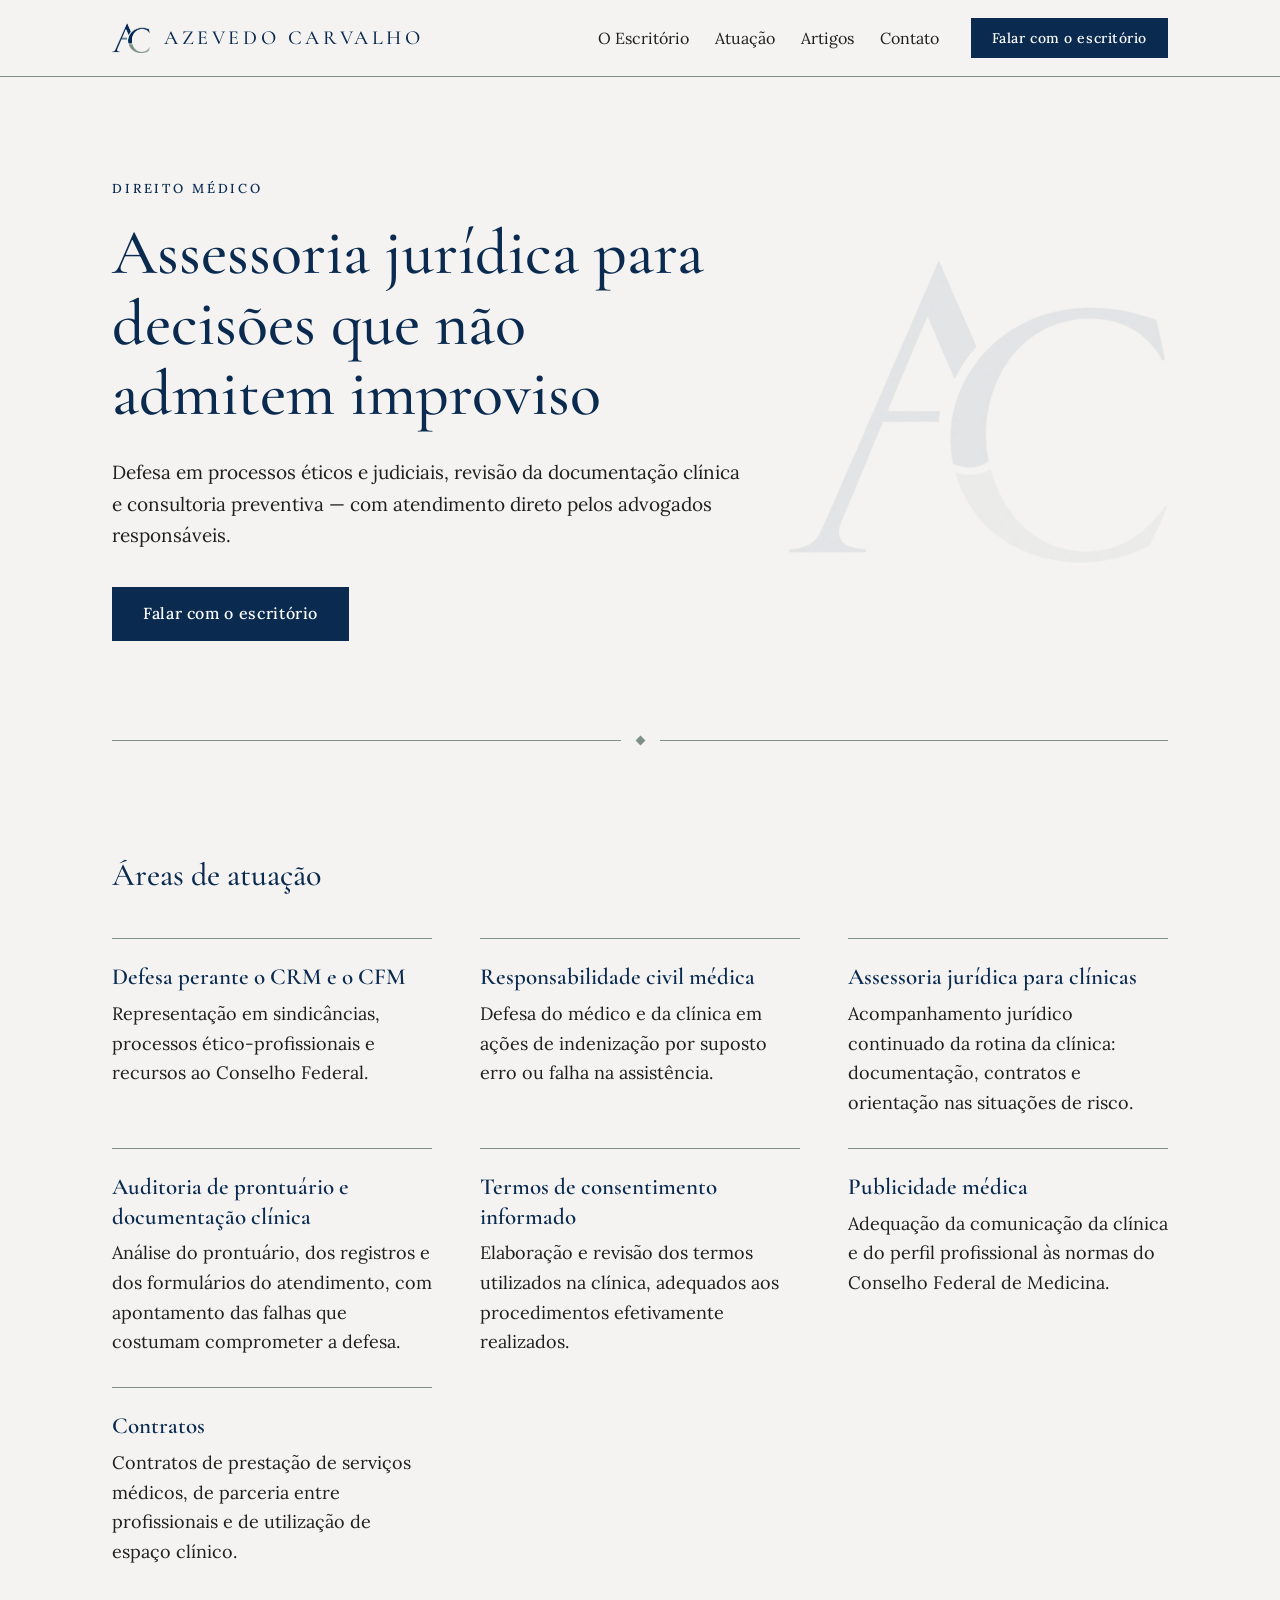
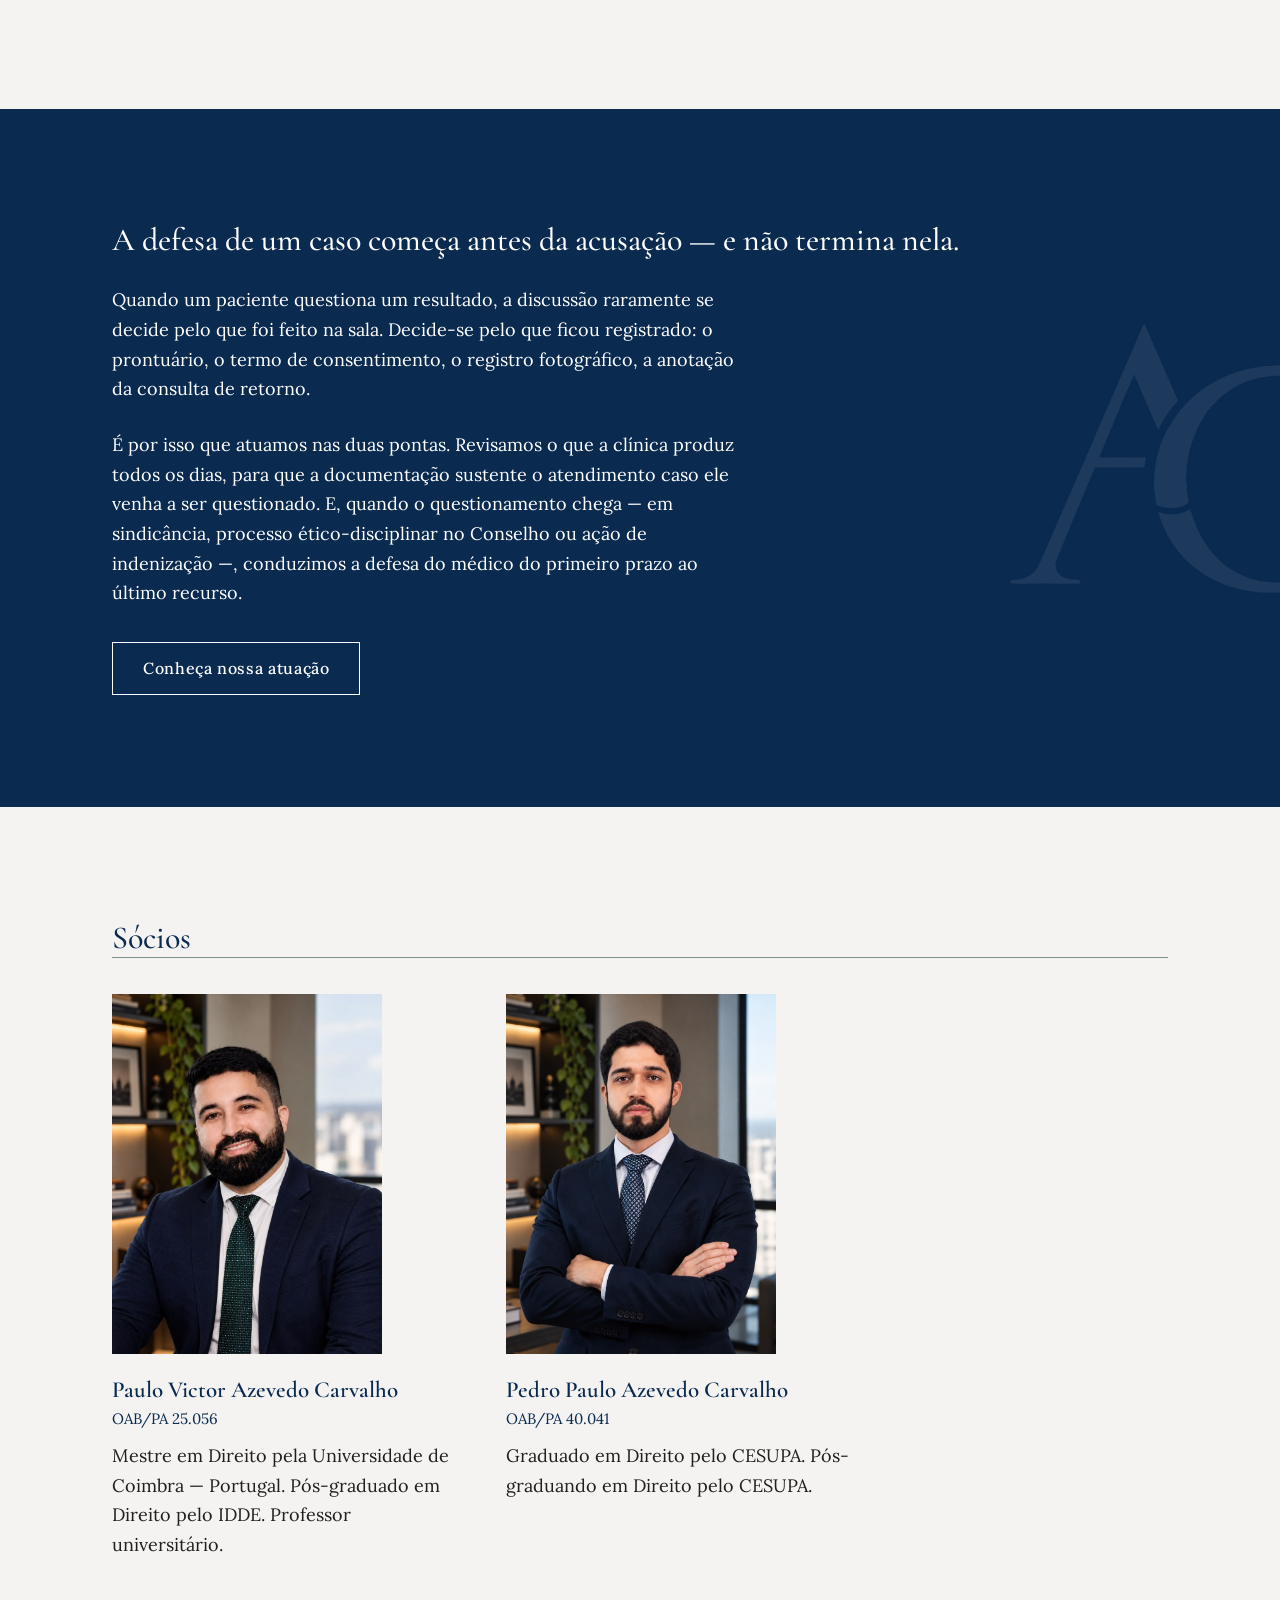
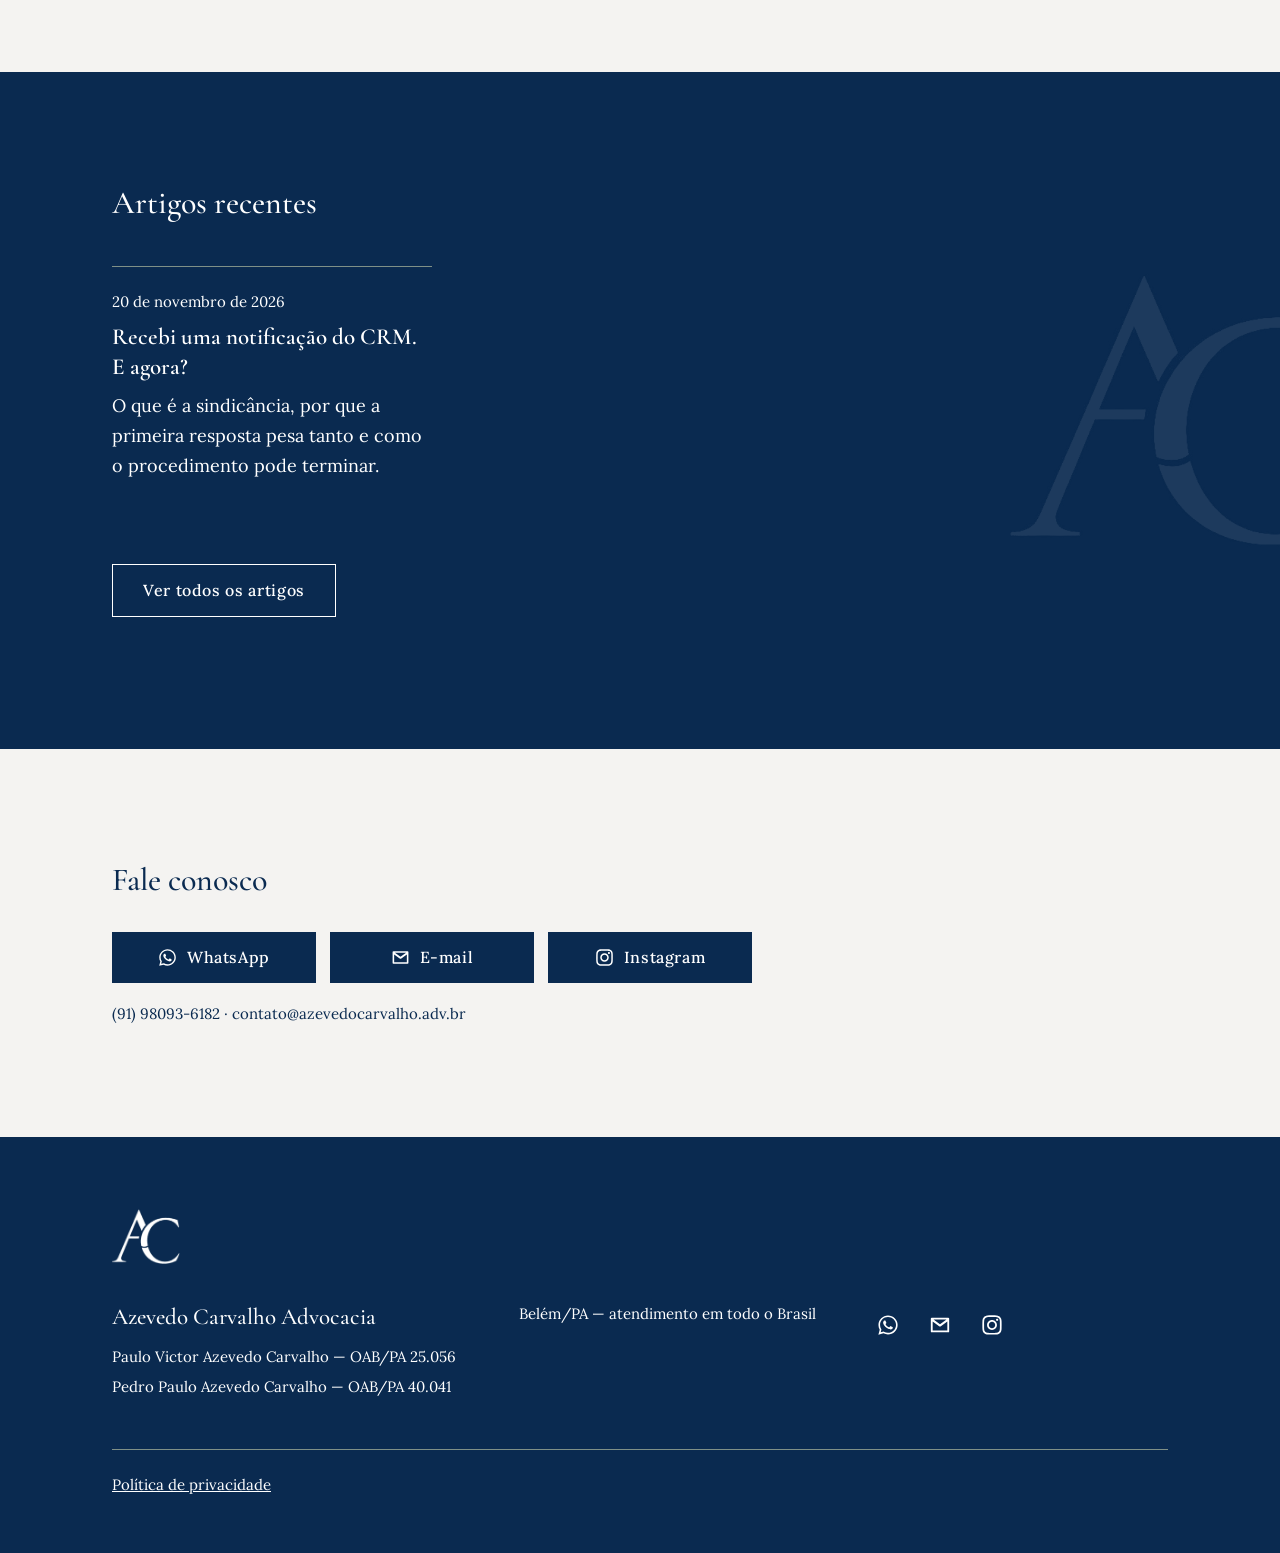
==== commit 8147da09: "Renomeia seção Advogados para Sócios na home e em O Escritório Co-Authored-By: Claude Opus 5.5 <nore" ====
--- a/index.html
+++ b/index.html
@@ -156,7 +156,7 @@
 
   <section class="secao">
     <div class="area">
-      <h2>Advogados</h2>
+      <h2>Sócios</h2>
       <hr class="filete">
       <div class="advogados">
         <div class="advogado">
@@ -178,7 +178,7 @@
   <section class="escuro">
     <div class="area">
       <h2>Artigos recentes</h2>
-      <ul class="artigos-lista" id="artigos-recentes">
+      <ul class="artigos-lista">
         <li>
           <a href="artigos/recebi-uma-notificacao-do-crm/">
             <p class="legenda"><time datetime="2026-11-20">20 de novembro de 2026</time></p>
--- a/css/estilo.css
+++ b/css/estilo.css
@@ -277,7 +277,6 @@
 .submenu__gatilho:hover { color: var(--azul); }
 
 .submenu__painel {
-  display: none;
   position: absolute;
   top: calc(100% + 18px);
   left: -20px;
@@ -287,10 +286,32 @@
   padding: 10px 0;
   background: var(--papel);
   border: 1px solid var(--salvia);
+
+  /* Continua no DOM, apenas invisível, para que o fechamento possa ter
+     atraso. O display:none anterior fechava no mesmo instante. */
+  visibility: hidden;
+  opacity: 0;
+  transition: visibility 0s linear 250ms, opacity 0s linear 250ms;
+}
+
+/* Ponte invisível sobre o vão de 18px entre o botão e a lista. Por ser
+   descendente de .submenu, o ponteiro que atravessa por ela mantém o
+   :hover ativo — era esse vão que fechava o menu no meio do caminho. */
+.submenu__painel::before {
+  content: "";
+  position: absolute;
+  left: 0;
+  right: 0;
+  top: -18px;
+  height: 18px;
 }
 
 .submenu:hover .submenu__painel,
-.submenu:focus-within .submenu__painel { display: block; }
+.submenu:focus-within .submenu__painel {
+  visibility: visible;
+  opacity: 1;
+  transition-delay: 0s;
+}
 
 .submenu__painel a {
   display: block;
@@ -534,17 +555,6 @@
 }
 
 .advogado p { margin: 0; }
-
-/* ----------------------------------------------------------- contato */
-
-.canais {
-  list-style: none;
-  margin: 28px 0 0;
-  padding: 0;
-  font-size: 17px;
-}
-
-.canais li { margin-bottom: 8px; }
 
 /* ------------------------------------------------------------- rodapé */
 
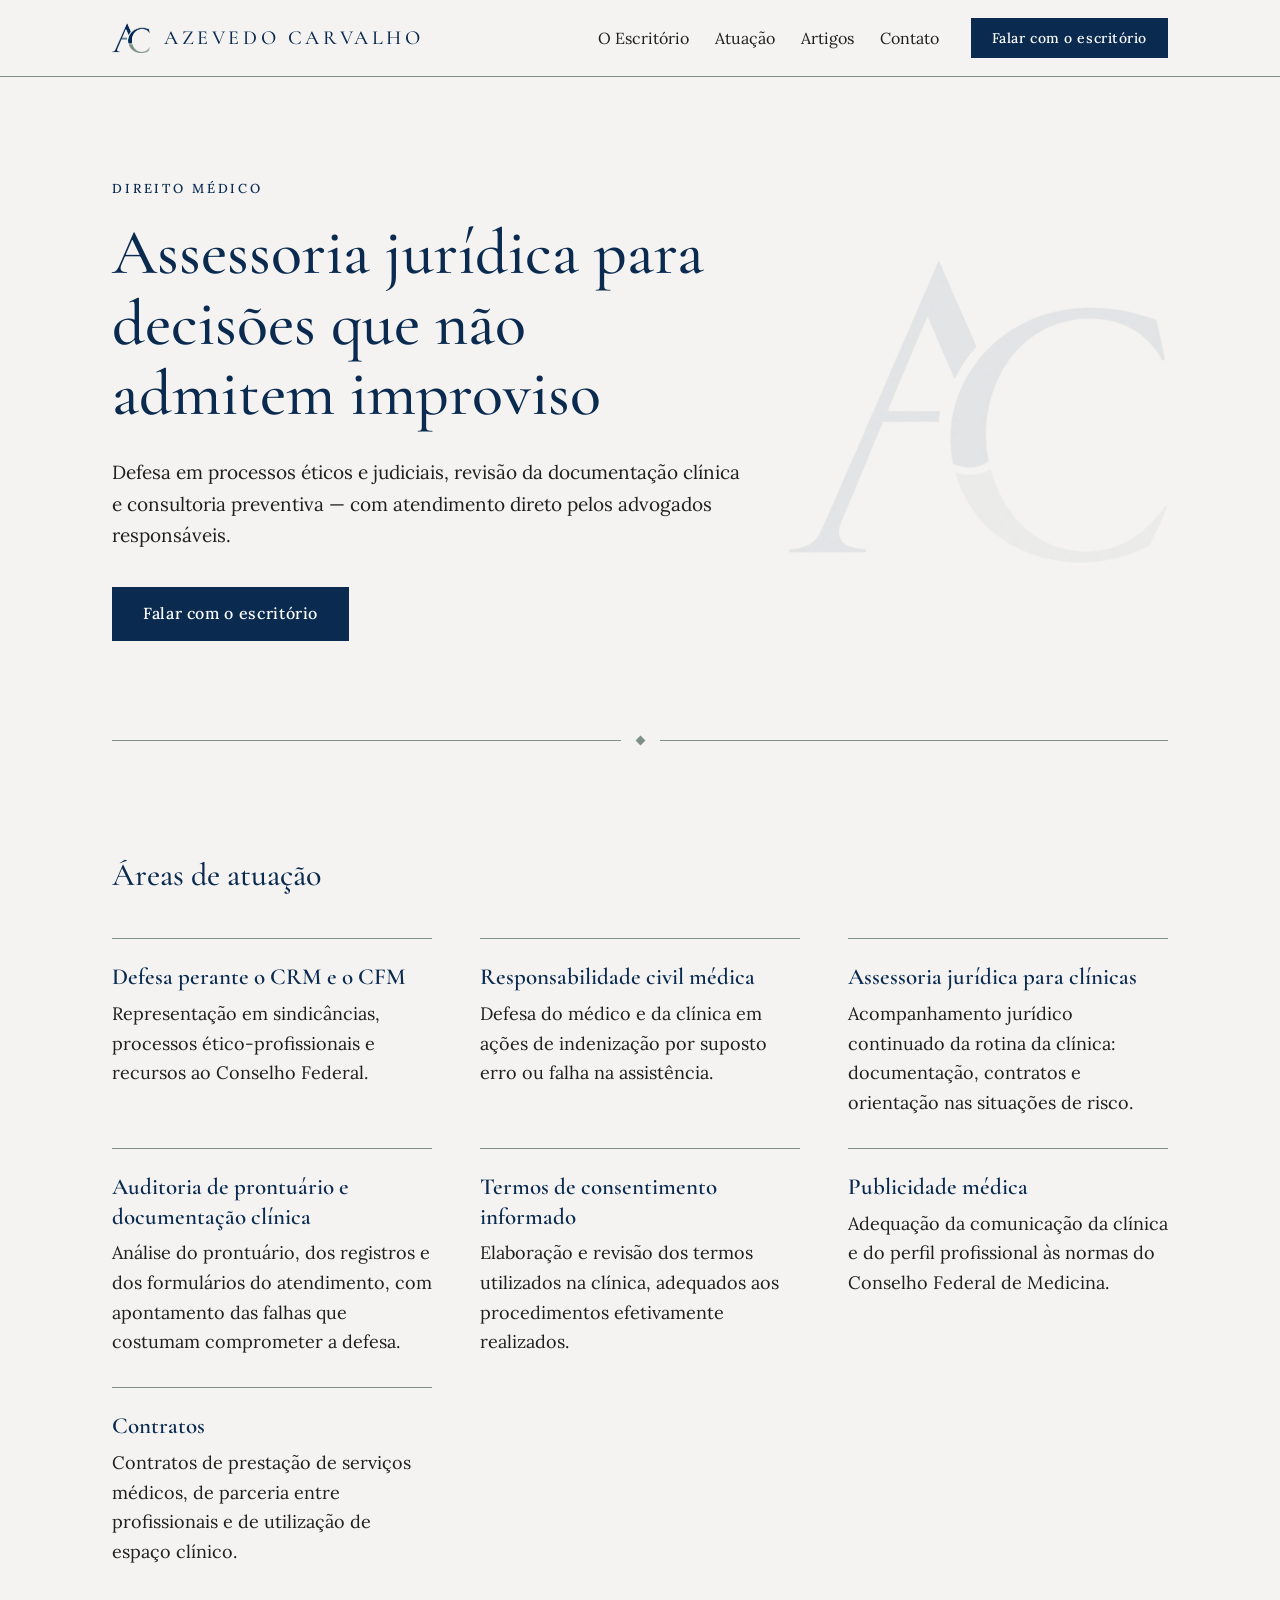
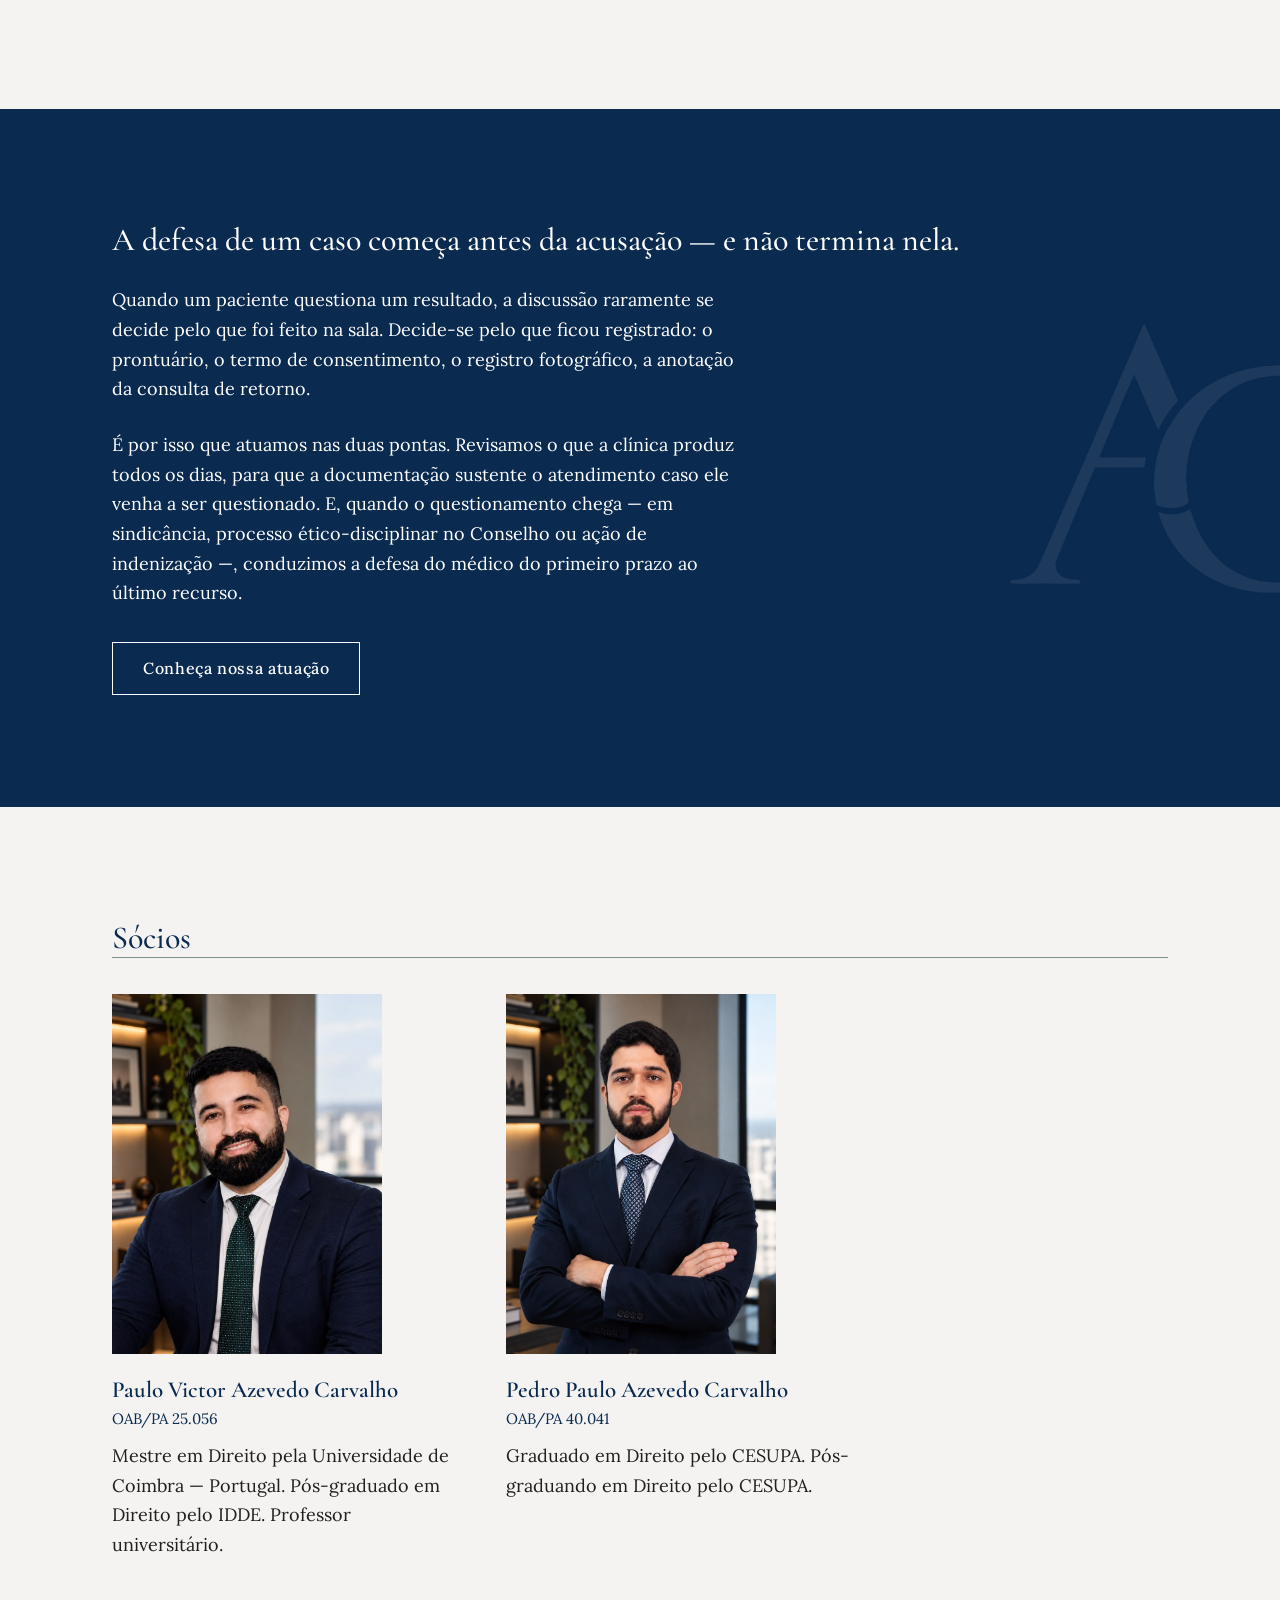
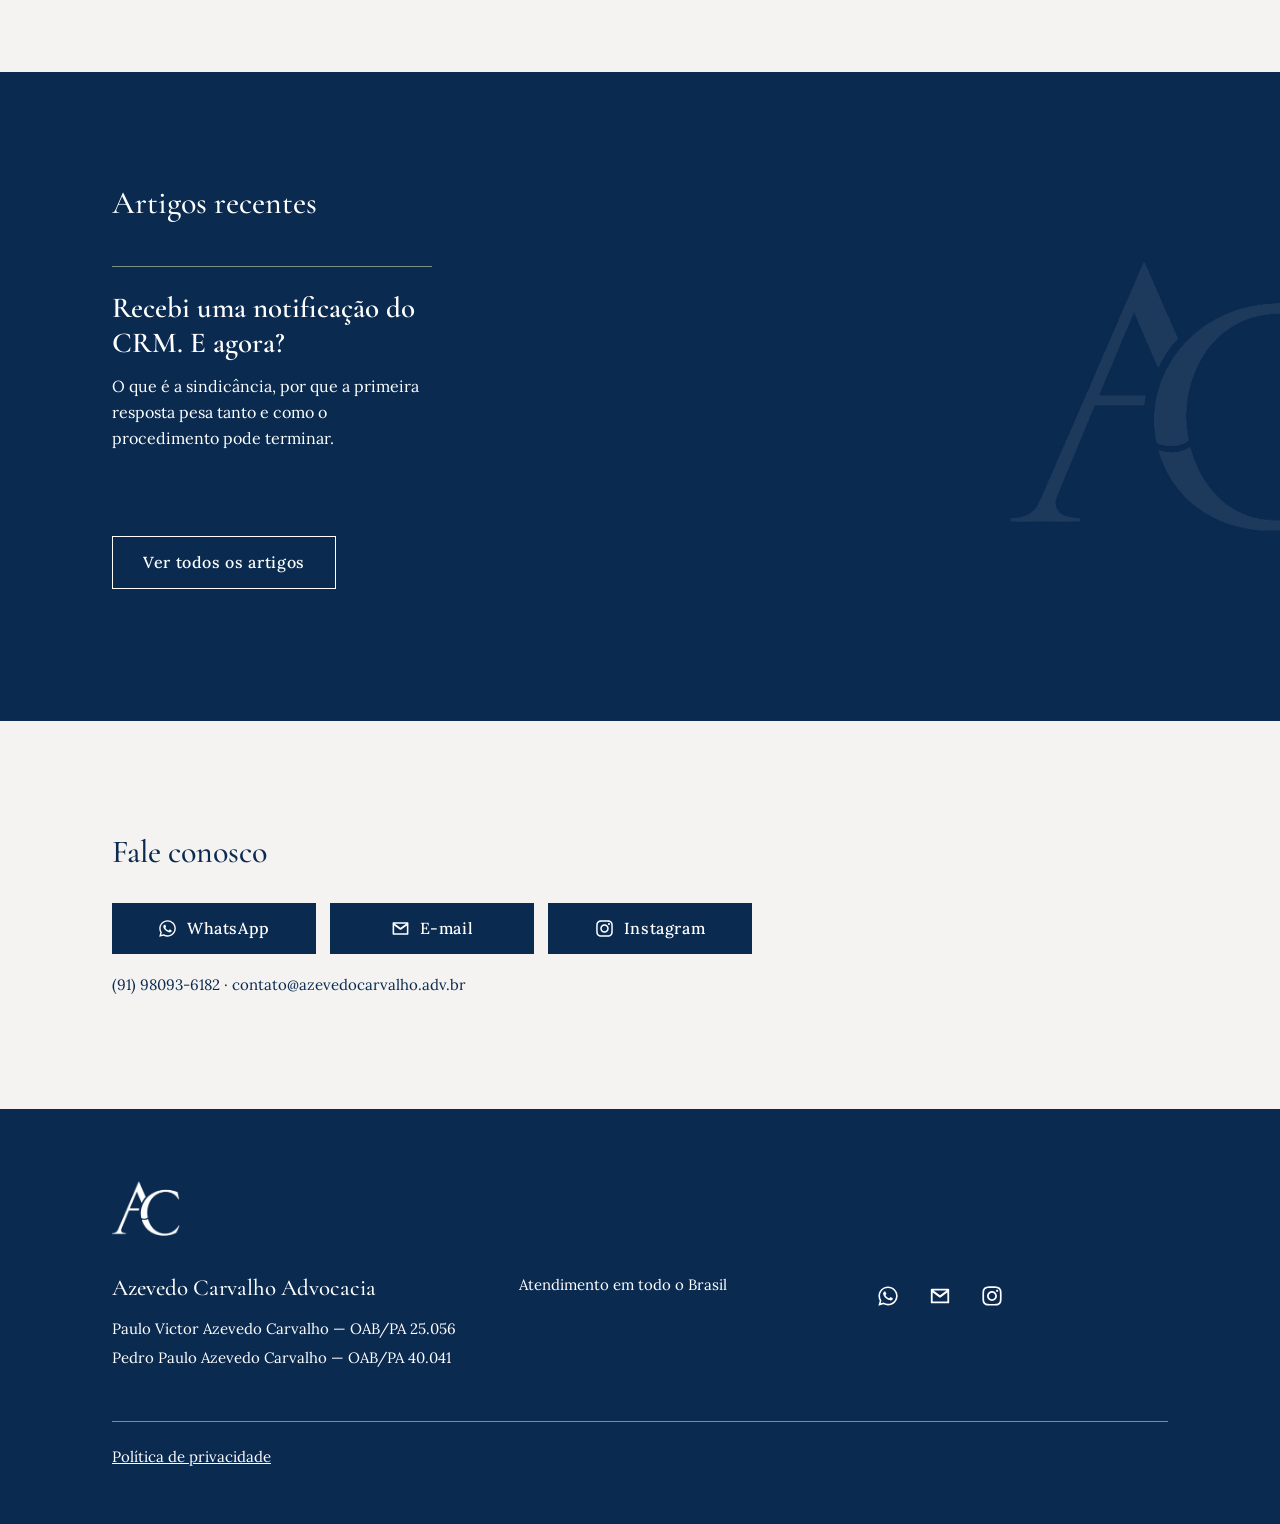
==== commit 31df09d8: "Ajusta rodapé, remove data e destaca título na faixa de artigos - Troca "Belém/PA — atendimento em t" ====
--- a/index.html
+++ b/index.html
@@ -12,7 +12,7 @@
 <link rel="preconnect" href="https://fonts.googleapis.com">
 <link rel="preconnect" href="https://fonts.gstatic.com" crossorigin>
 <link href="https://fonts.googleapis.com/css2?family=Cormorant+Garamond:wght@400;500;600&family=Lora:wght@400;500&display=swap" rel="stylesheet">
-<link rel="stylesheet" href="css/estilo.css">
+<link rel="stylesheet" href="css/estilo.css?v=20261123">
 </head>
 <body>
 
@@ -181,7 +181,6 @@
       <ul class="artigos-lista">
         <li>
           <a href="artigos/recebi-uma-notificacao-do-crm/">
-            <p class="legenda"><time datetime="2026-11-20">20 de novembro de 2026</time></p>
             <h3>Recebi uma notificação do CRM. E agora?</h3>
             <p>O que é a sindicância, por que a primeira resposta pesa tanto e como o procedimento pode terminar.</p>
           </a>
@@ -217,7 +216,7 @@
         </ul>
       </div>
       <div>
-        <p>Belém/PA — atendimento em todo o Brasil</p>
+        <p>Atendimento em todo o Brasil</p>
       </div>
       <div>
         <ul class="rodape__icones">
@@ -257,7 +256,7 @@
 }
 </script>
 
-<script src="js/menu.js"></script>
+<script src="js/menu.js?v=20261123"></script>
 
 </body>
 </html>
--- a/css/estilo.css
+++ b/css/estilo.css
@@ -517,9 +517,8 @@
   color: var(--branco);
 }
 
-.artigos-lista h3 { color: var(--branco); margin: 0 0 8px; }
-.artigos-lista .legenda { margin: 0 0 10px; }
-.artigos-lista p { margin: 0; max-width: none; }
+.artigos-lista h3 { color: var(--branco); font-size: 29px; line-height: 1.2; margin: 0 0 12px; }
+.artigos-lista p { margin: 0; max-width: none; font-size: 16px; }
 .artigos-lista a:hover h3 { text-decoration: underline; }
 
 .escuro .escuro__rodape { margin-top: 40px; }
@@ -709,6 +708,8 @@
   h1 { font-size: 30px; }
   h2 { font-size: 25px; }
   h3 { font-size: 20px; }
+  .artigos-lista h3 { font-size: 24px; }
+  .artigos-lista p { font-size: 15px; }
 
   .kicker { font-size: 12px; }
   .legenda, .rodape { font-size: 14px; }
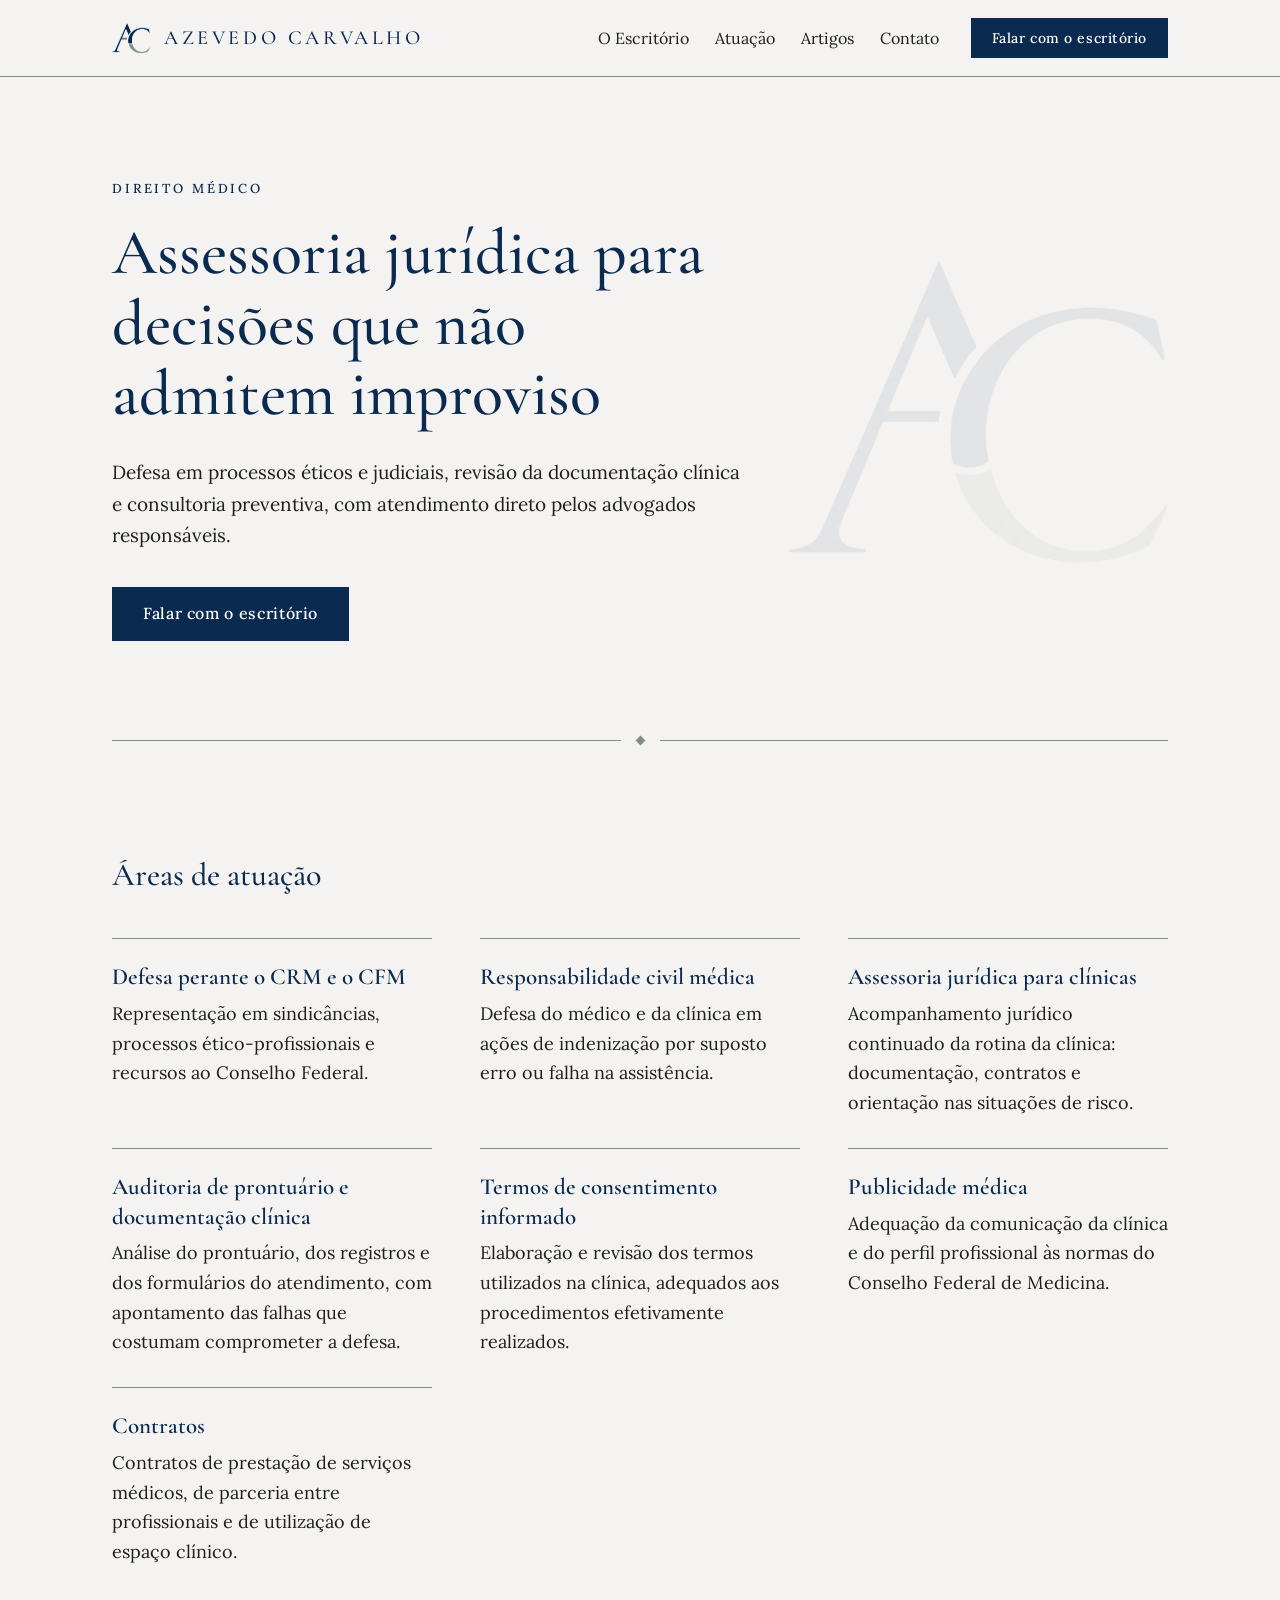
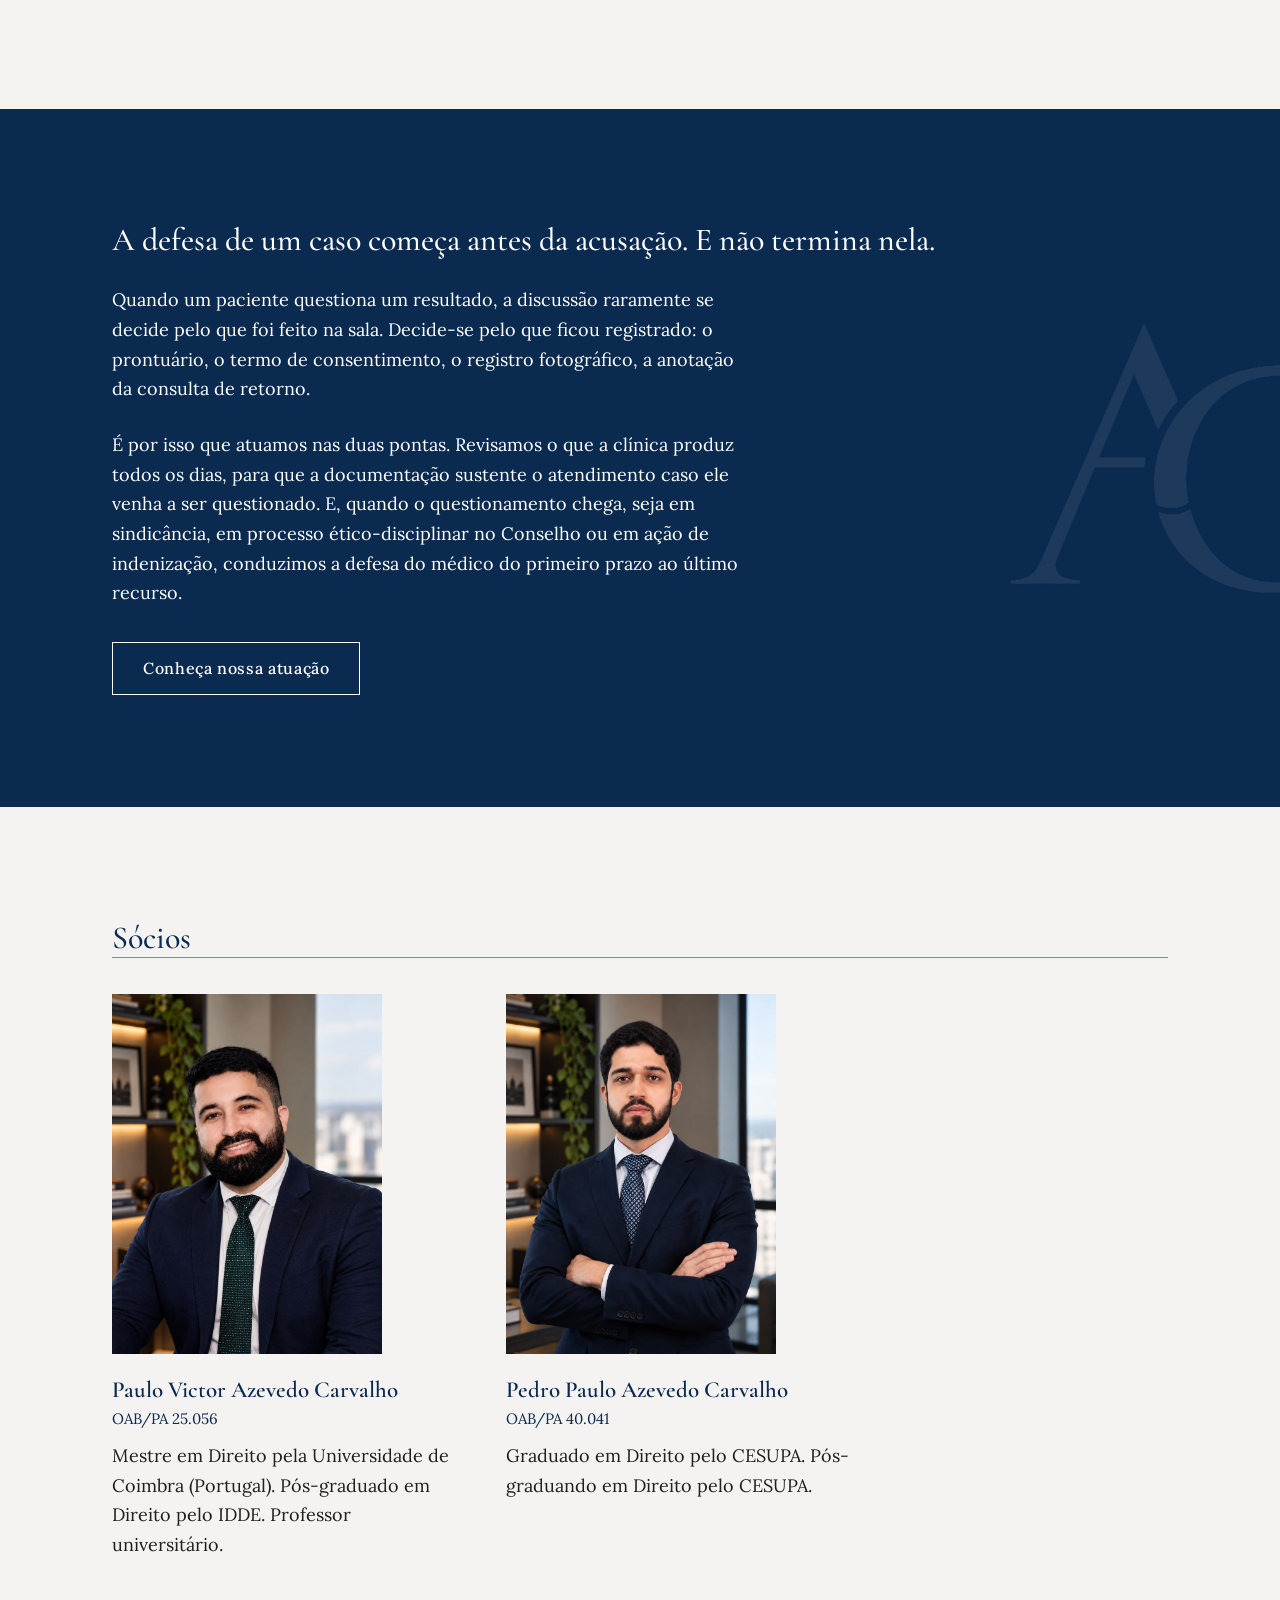
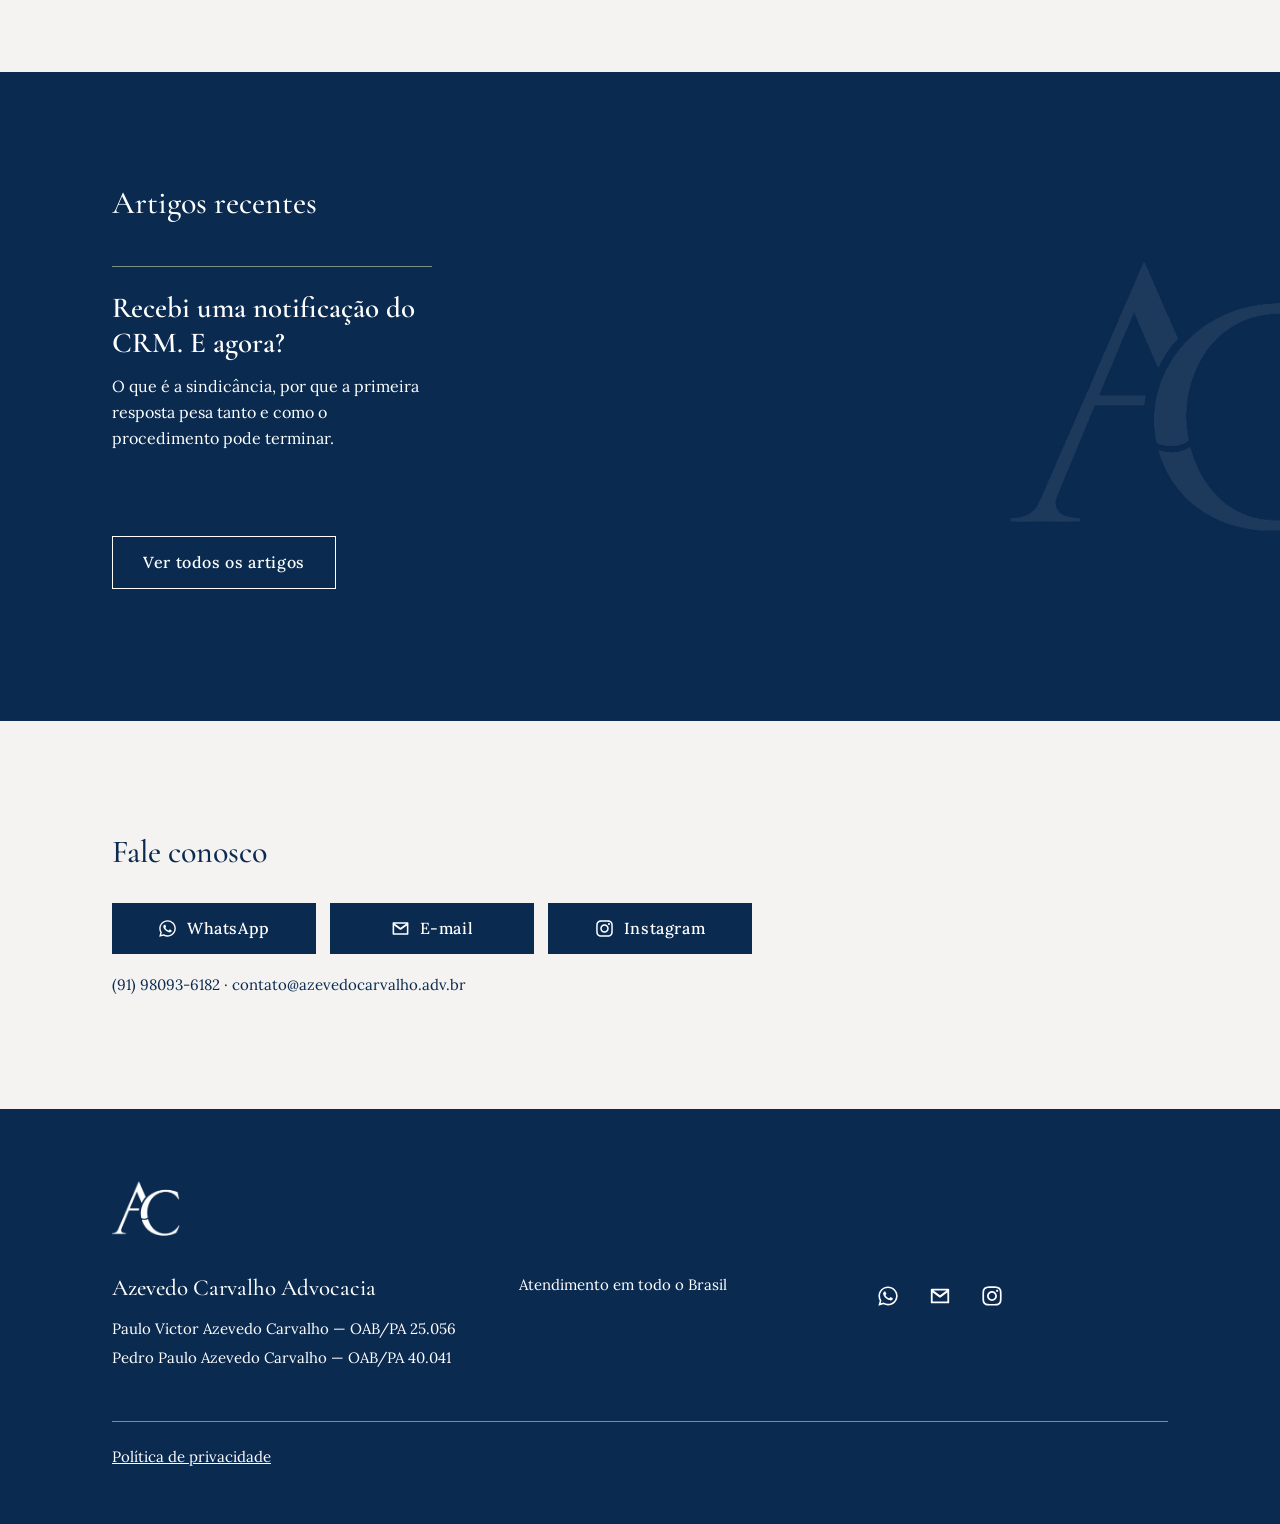
==== commit 5489ef42: "Etapa 3: páginas de defesa no CRM e de indenização, e ajustes de estilo - Defesa no CRM e responsabi" ====
--- a/index.html
+++ b/index.html
@@ -6,13 +6,24 @@
 <title>Azevedo Carvalho Advocacia — direito médico</title>
 <meta name="description" content="Defesa em processos éticos e judiciais, revisão da documentação clínica e consultoria preventiva para médicos e clínicas, com atendimento direto pelos advogados responsáveis.">
 <link rel="canonical" href="https://azevedocarvalho.adv.br/">
+<meta property="og:type" content="website">
+<meta property="og:locale" content="pt_BR">
+<meta property="og:site_name" content="Azevedo Carvalho Advocacia">
+<meta property="og:title" content="Azevedo Carvalho Advocacia — direito médico">
+<meta property="og:description" content="Defesa em processos éticos e judiciais, revisão da documentação clínica e consultoria preventiva para médicos e clínicas, com atendimento direto pelos advogados responsáveis.">
+<meta property="og:url" content="https://azevedocarvalho.adv.br/">
+<meta property="og:image" content="https://azevedocarvalho.adv.br/imagens/og-azevedo-carvalho.png">
+<meta property="og:image:width" content="1200">
+<meta property="og:image:height" content="630">
+<meta property="og:image:alt" content="Azevedo Carvalho Advocacia">
+<meta name="twitter:card" content="summary_large_image">
 <link rel="icon" href="favicon-32.png" sizes="32x32" type="image/png">
 <link rel="icon" href="favicon-192.png" sizes="192x192" type="image/png">
 <link rel="apple-touch-icon" href="apple-touch-icon.png">
 <link rel="preconnect" href="https://fonts.googleapis.com">
 <link rel="preconnect" href="https://fonts.gstatic.com" crossorigin>
 <link href="https://fonts.googleapis.com/css2?family=Cormorant+Garamond:wght@400;500;600&family=Lora:wght@400;500&display=swap" rel="stylesheet">
-<link rel="stylesheet" href="css/estilo.css?v=20261123">
+<link rel="stylesheet" href="css/estilo.css?v=20261124">
 </head>
 <body>
 
@@ -86,7 +97,7 @@
       <div class="hero__texto">
         <p class="kicker">Direito médico</p>
         <h1 class="display">Assessoria jurídica para decisões que não admitem improviso</h1>
-        <p>Defesa em processos éticos e judiciais, revisão da documentação clínica e consultoria preventiva — com atendimento direto pelos advogados responsáveis.</p>
+        <p>Defesa em processos éticos e judiciais, revisão da documentação clínica e consultoria preventiva, com atendimento direto pelos advogados responsáveis.</p>
         <a class="botao" href="https://wa.me/5591980936182?text=Ol%C3%A1.%20Vim%20pelo%20site%20e%20gostaria%20de%20falar%20com%20um%20advogado.">Falar com o escritório</a>
       </div>
       <img class="hero__marca" src="imagens/monograma.png" alt="" aria-hidden="true">
@@ -147,9 +158,9 @@
 
   <section class="escuro">
     <div class="area">
-      <h2>A defesa de um caso começa antes da acusação — e não termina nela.</h2>
+      <h2>A defesa de um caso começa antes da acusação. E não termina nela.</h2>
       <p>Quando um paciente questiona um resultado, a discussão raramente se decide pelo que foi feito na sala. Decide-se pelo que ficou registrado: o prontuário, o termo de consentimento, o registro fotográfico, a anotação da consulta de retorno.</p>
-      <p>É por isso que atuamos nas duas pontas. Revisamos o que a clínica produz todos os dias, para que a documentação sustente o atendimento caso ele venha a ser questionado. E, quando o questionamento chega — em sindicância, processo ético-disciplinar no Conselho ou ação de indenização —, conduzimos a defesa do médico do primeiro prazo ao último recurso.</p>
+      <p>É por isso que atuamos nas duas pontas. Revisamos o que a clínica produz todos os dias, para que a documentação sustente o atendimento caso ele venha a ser questionado. E, quando o questionamento chega, seja em sindicância, em processo ético-disciplinar no Conselho ou em ação de indenização, conduzimos a defesa do médico do primeiro prazo ao último recurso.</p>
       <a class="botao botao--claro" href="o-escritorio/">Conheça nossa atuação</a>
     </div>
   </section>
@@ -163,7 +174,7 @@
           <img src="imagens/paulo-victor.jpeg" alt="Paulo Victor Azevedo Carvalho" loading="lazy" width="854" height="1280">
           <h3>Paulo Victor Azevedo Carvalho</h3>
           <p class="oab">OAB/PA 25.056</p>
-          <p>Mestre em Direito pela Universidade de Coimbra — Portugal. Pós-graduado em Direito pelo IDDE. Professor universitário.</p>
+          <p>Mestre em Direito pela Universidade de Coimbra (Portugal). Pós-graduado em Direito pelo IDDE. Professor universitário.</p>
         </div>
         <div class="advogado">
           <img src="imagens/pedro-paulo.jpeg" alt="Pedro Paulo Azevedo Carvalho" loading="lazy" width="853" height="1280">
@@ -239,24 +250,132 @@
 <script type="application/ld+json">
 {
   "@context": "https://schema.org",
-  "@type": "LegalService",
-  "name": "Azevedo Carvalho Advocacia",
-  "url": "https://azevedocarvalho.adv.br/",
-  "image": "https://azevedocarvalho.adv.br/imagens/logotipo-vertical-1200.png",
-  "telephone": "+55-91-98093-6182",
-  "email": "contato@azevedocarvalho.adv.br",
-  "address": {
-    "@type": "PostalAddress",
-    "addressLocality": "Belém",
-    "addressRegion": "PA",
-    "addressCountry": "BR"
-  },
-  "areaServed": { "@type": "Country", "name": "Brasil" },
-  "sameAs": ["https://www.instagram.com/azevedocarvalhoadv"]
+  "@graph": [
+    {
+      "@type": "LegalService",
+      "@id": "https://azevedocarvalho.adv.br/#escritorio",
+      "name": "Azevedo Carvalho Advocacia",
+      "url": "https://azevedocarvalho.adv.br/",
+      "logo": "https://azevedocarvalho.adv.br/imagens/monograma-600.png",
+      "image": "https://azevedocarvalho.adv.br/imagens/og-azevedo-carvalho.png",
+      "description": "Defesa em processos éticos e judiciais, revisão da documentação clínica e consultoria preventiva para médicos e clínicas.",
+      "telephone": "+55-91-98093-6182",
+      "email": "contato@azevedocarvalho.adv.br",
+      "address": {
+        "@type": "PostalAddress",
+        "addressLocality": "Belém",
+        "addressRegion": "PA",
+        "addressCountry": "BR"
+      },
+      "areaServed": {
+        "@type": "Country",
+        "name": "Brasil"
+      },
+      "knowsAbout": [
+        "Direito médico",
+        "Sindicância no Conselho Regional de Medicina",
+        "Processo ético-profissional",
+        "Responsabilidade civil médica",
+        "Prontuário médico",
+        "Termo de consentimento informado",
+        "Publicidade médica"
+      ],
+      "founder": [
+        {
+          "@id": "https://azevedocarvalho.adv.br/#paulo-victor"
+        },
+        {
+          "@id": "https://azevedocarvalho.adv.br/#pedro-paulo"
+        }
+      ],
+      "sameAs": [
+        "https://www.instagram.com/azevedocarvalhoadv"
+      ]
+    },
+    {
+      "@type": "WebSite",
+      "@id": "https://azevedocarvalho.adv.br/#site",
+      "url": "https://azevedocarvalho.adv.br/",
+      "name": "Azevedo Carvalho Advocacia",
+      "inLanguage": "pt-BR",
+      "publisher": {
+        "@id": "https://azevedocarvalho.adv.br/#escritorio"
+      }
+    },
+    {
+      "@type": "WebPage",
+      "@id": "https://azevedocarvalho.adv.br/#pagina",
+      "url": "https://azevedocarvalho.adv.br/",
+      "name": "Azevedo Carvalho Advocacia — direito médico",
+      "description": "Defesa em processos éticos e judiciais, revisão da documentação clínica e consultoria preventiva para médicos e clínicas, com atendimento direto pelos advogados responsáveis.",
+      "inLanguage": "pt-BR",
+      "isPartOf": {
+        "@id": "https://azevedocarvalho.adv.br/#site"
+      },
+      "publisher": {
+        "@id": "https://azevedocarvalho.adv.br/#escritorio"
+      },
+      "about": {
+        "@id": "https://azevedocarvalho.adv.br/#escritorio"
+      }
+    },
+    {
+      "@type": "Person",
+      "@id": "https://azevedocarvalho.adv.br/#paulo-victor",
+      "name": "Paulo Victor Azevedo Carvalho",
+      "jobTitle": "Advogado e sócio",
+      "identifier": {
+        "@type": "PropertyValue",
+        "propertyID": "OAB/PA",
+        "value": "25.056"
+      },
+      "image": "https://azevedocarvalho.adv.br/imagens/paulo-victor.jpeg",
+      "url": "https://azevedocarvalho.adv.br/o-escritorio/",
+      "alumniOf": [
+        {
+          "@type": "CollegeOrUniversity",
+          "name": "Centro Universitário do Pará (CESUPA)"
+        },
+        {
+          "@type": "CollegeOrUniversity",
+          "name": "Universidade de Coimbra"
+        },
+        {
+          "@type": "EducationalOrganization",
+          "name": "IDDE"
+        }
+      ],
+      "worksFor": {
+        "@id": "https://azevedocarvalho.adv.br/#escritorio"
+      }
+    },
+    {
+      "@type": "Person",
+      "@id": "https://azevedocarvalho.adv.br/#pedro-paulo",
+      "name": "Pedro Paulo Azevedo Carvalho",
+      "jobTitle": "Advogado e sócio",
+      "identifier": {
+        "@type": "PropertyValue",
+        "propertyID": "OAB/PA",
+        "value": "40.041"
+      },
+      "image": "https://azevedocarvalho.adv.br/imagens/pedro-paulo.jpeg",
+      "url": "https://azevedocarvalho.adv.br/o-escritorio/",
+      "alumniOf": [
+        {
+          "@type": "CollegeOrUniversity",
+          "name": "Centro Universitário do Pará (CESUPA)"
+        }
+      ],
+      "worksFor": {
+        "@id": "https://azevedocarvalho.adv.br/#escritorio"
+      }
+    }
+  ]
 }
 </script>
 
-<script src="js/menu.js?v=20261123"></script>
+<script src="js/menu.js?v=20261124"></script>
 
 </body>
 </html>
--- a/css/estilo.css
+++ b/css/estilo.css
@@ -773,3 +773,74 @@
 @media (prefers-reduced-motion: reduce) {
   .painel { transition: none; }
 }
+
+/* ------------------------------------------- tópicos, passos e perguntas */
+
+/* Tópicos dentro do texto (Como atuamos, Como funciona): em destaque pela
+   serifa, pelo tamanho e pela cor, nunca pelo negrito. */
+.prosa h3 { font-weight: 500; }
+
+.prosa ol { padding-left: 1.4em; margin: 0 0 20px; }
+.prosa ol li { margin-bottom: 18px; padding-left: 6px; }
+.prosa ol li::marker {
+  color: var(--azul);
+  font-family: var(--serif);
+  font-size: 23px;
+  font-weight: 500;
+}
+.prosa ol h3 { margin: 0 0 6px; }
+.prosa ol p { margin: 0; }
+
+/* Perguntas frequentes: <details> nativo com name, uma aberta por vez.
+   Separadas por filete; o marcador é o losango da identidade, vazado
+   fechado e cheio aberto. */
+.perguntas { margin-top: 8px; }
+.perguntas details { border-top: 1px solid var(--salvia); }
+.perguntas details:last-child { border-bottom: 1px solid var(--salvia); }
+.perguntas summary {
+  list-style: none;
+  cursor: pointer;
+  position: relative;
+  padding: 20px 40px 20px 0;
+  font-family: var(--serif);
+  font-size: 22px;
+  font-weight: 500;
+  line-height: 1.3;
+  color: var(--azul);
+}
+.perguntas summary::-webkit-details-marker { display: none; }
+.perguntas summary::after {
+  content: "";
+  position: absolute;
+  right: 8px;
+  top: 50%;
+  width: 7px;
+  height: 7px;
+  margin-top: -4px;
+  border: 1px solid var(--azul);
+  transform: rotate(45deg);
+}
+.perguntas details[open] summary::after { background: var(--azul); }
+.perguntas summary:hover { text-decoration: underline; }
+.perguntas details p { margin: 0 0 16px; }
+.perguntas details p:last-child { margin-bottom: 24px; }
+
+/* Botão que fecha a página, dentro da própria seção de conteúdo:
+   sem divisor nem seção extra antes dele. */
+.botao--fim { margin-top: 56px; }
+
+@media (max-width: 860px) {
+  .perguntas summary { font-size: 19px; }
+  .prosa ol li::marker { font-size: 20px; }
+  .botao--fim { margin-top: 40px; }
+}
+
+/* Seções em sequência separadas por divisor, quando o espaço cheio dos dois
+   lados sobra (fim do artigo, antes da chamada para contato). */
+.secao--base-curta { padding-bottom: 56px; }
+.secao--topo-curto { padding-top: 56px; }
+
+@media (max-width: 860px) {
+  .secao--base-curta { padding-bottom: 40px; }
+  .secao--topo-curto { padding-top: 40px; }
+}
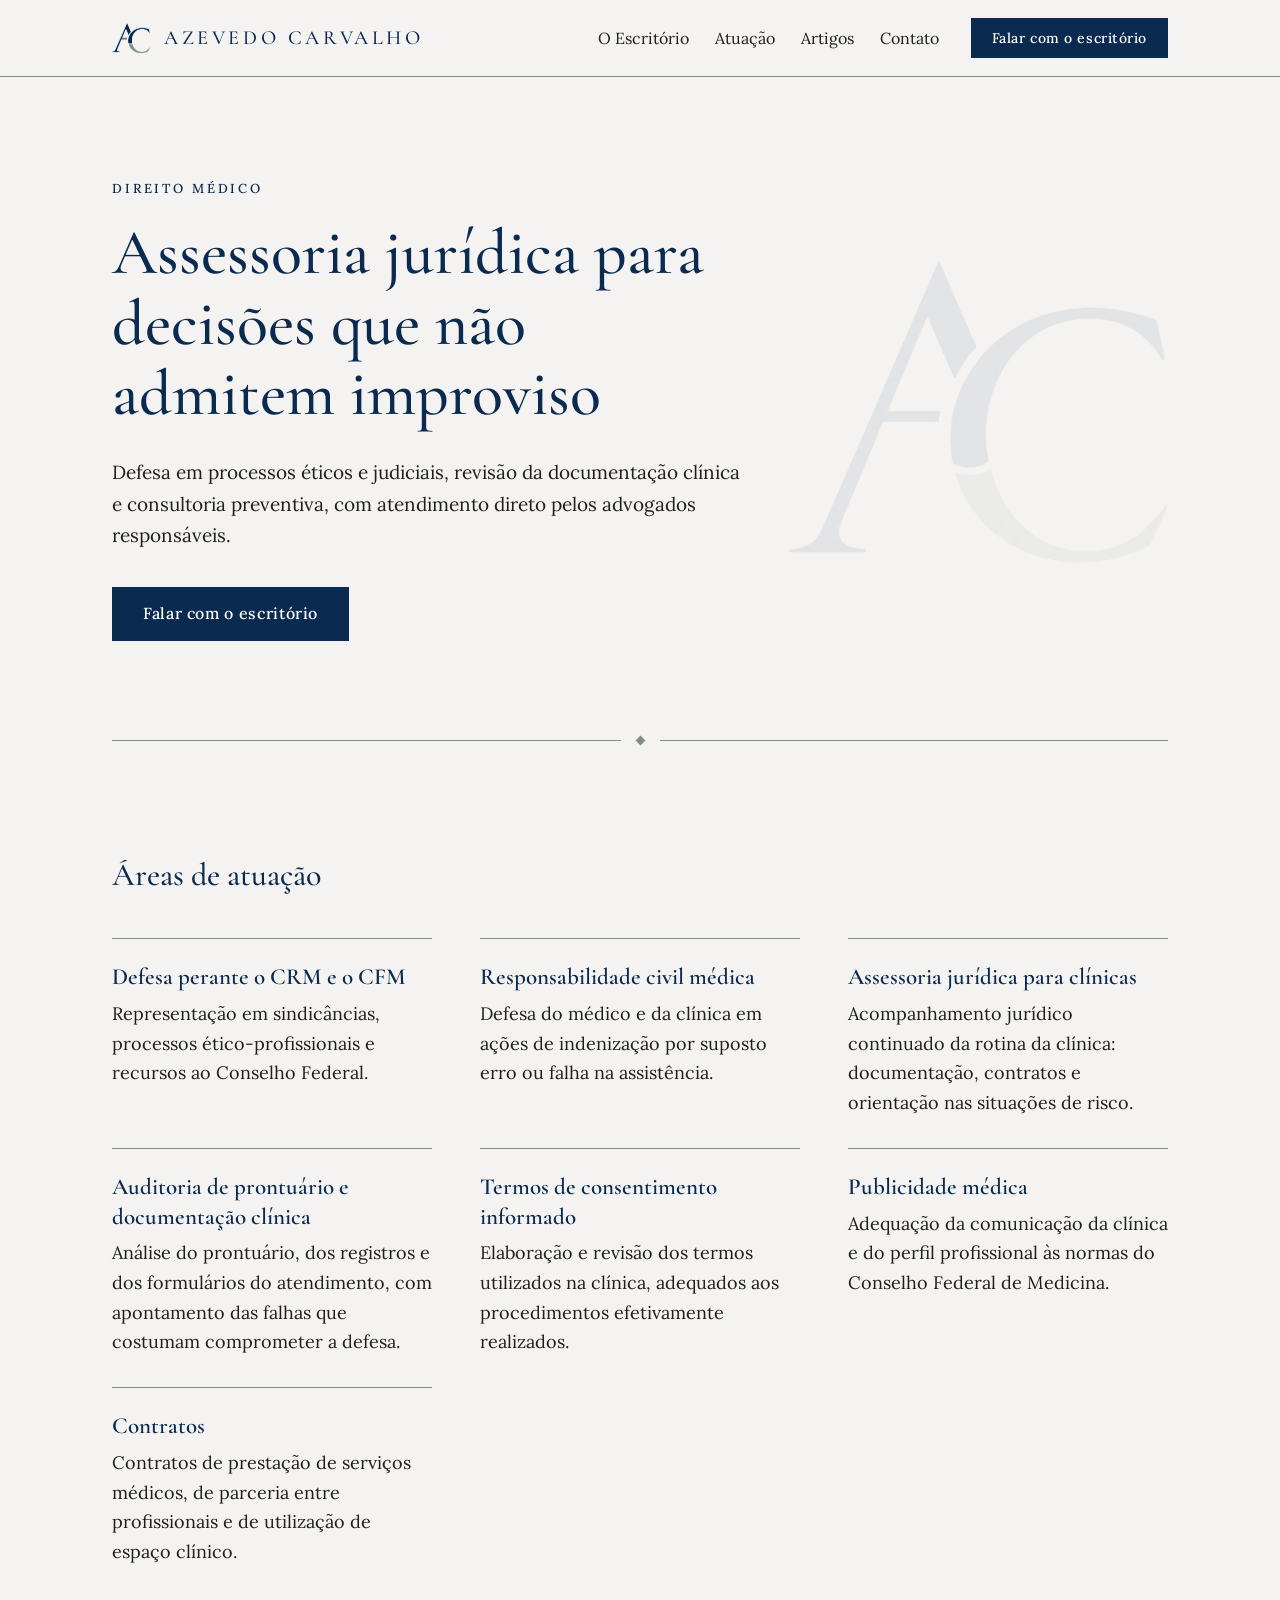
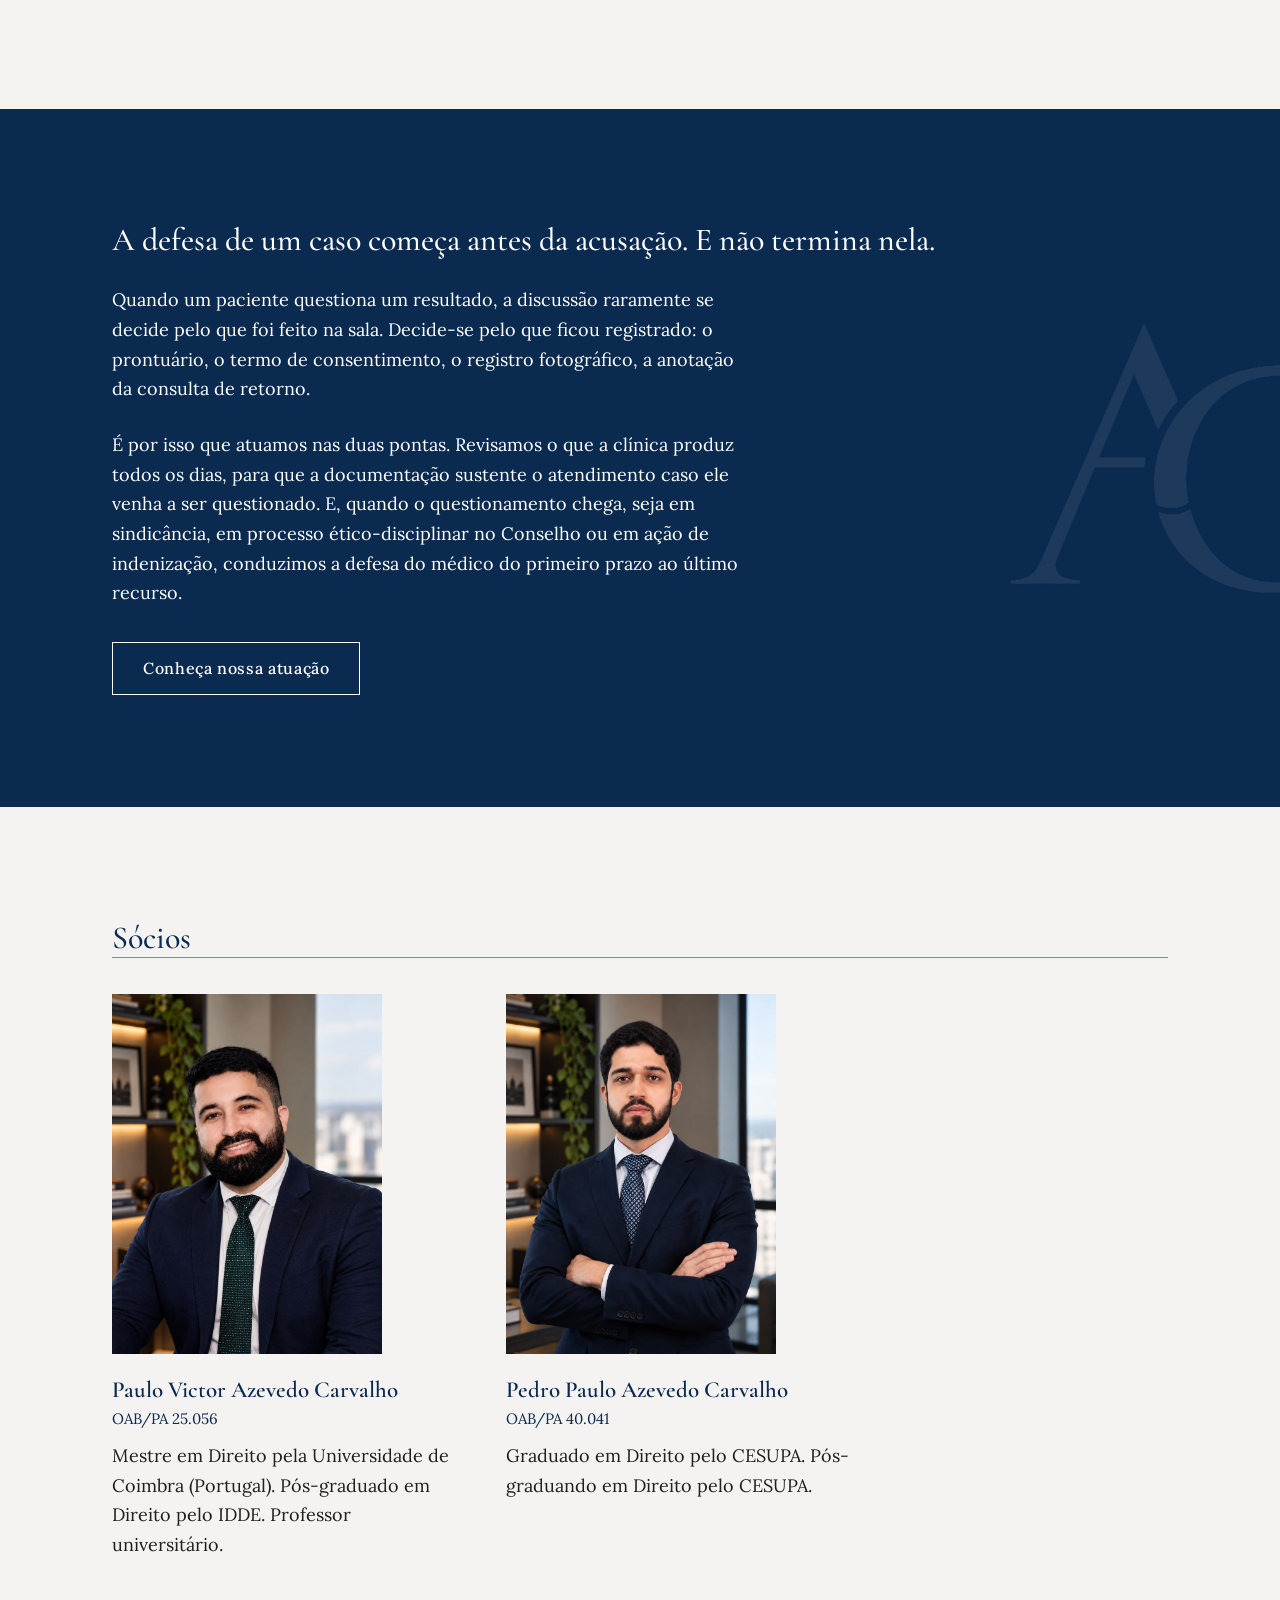
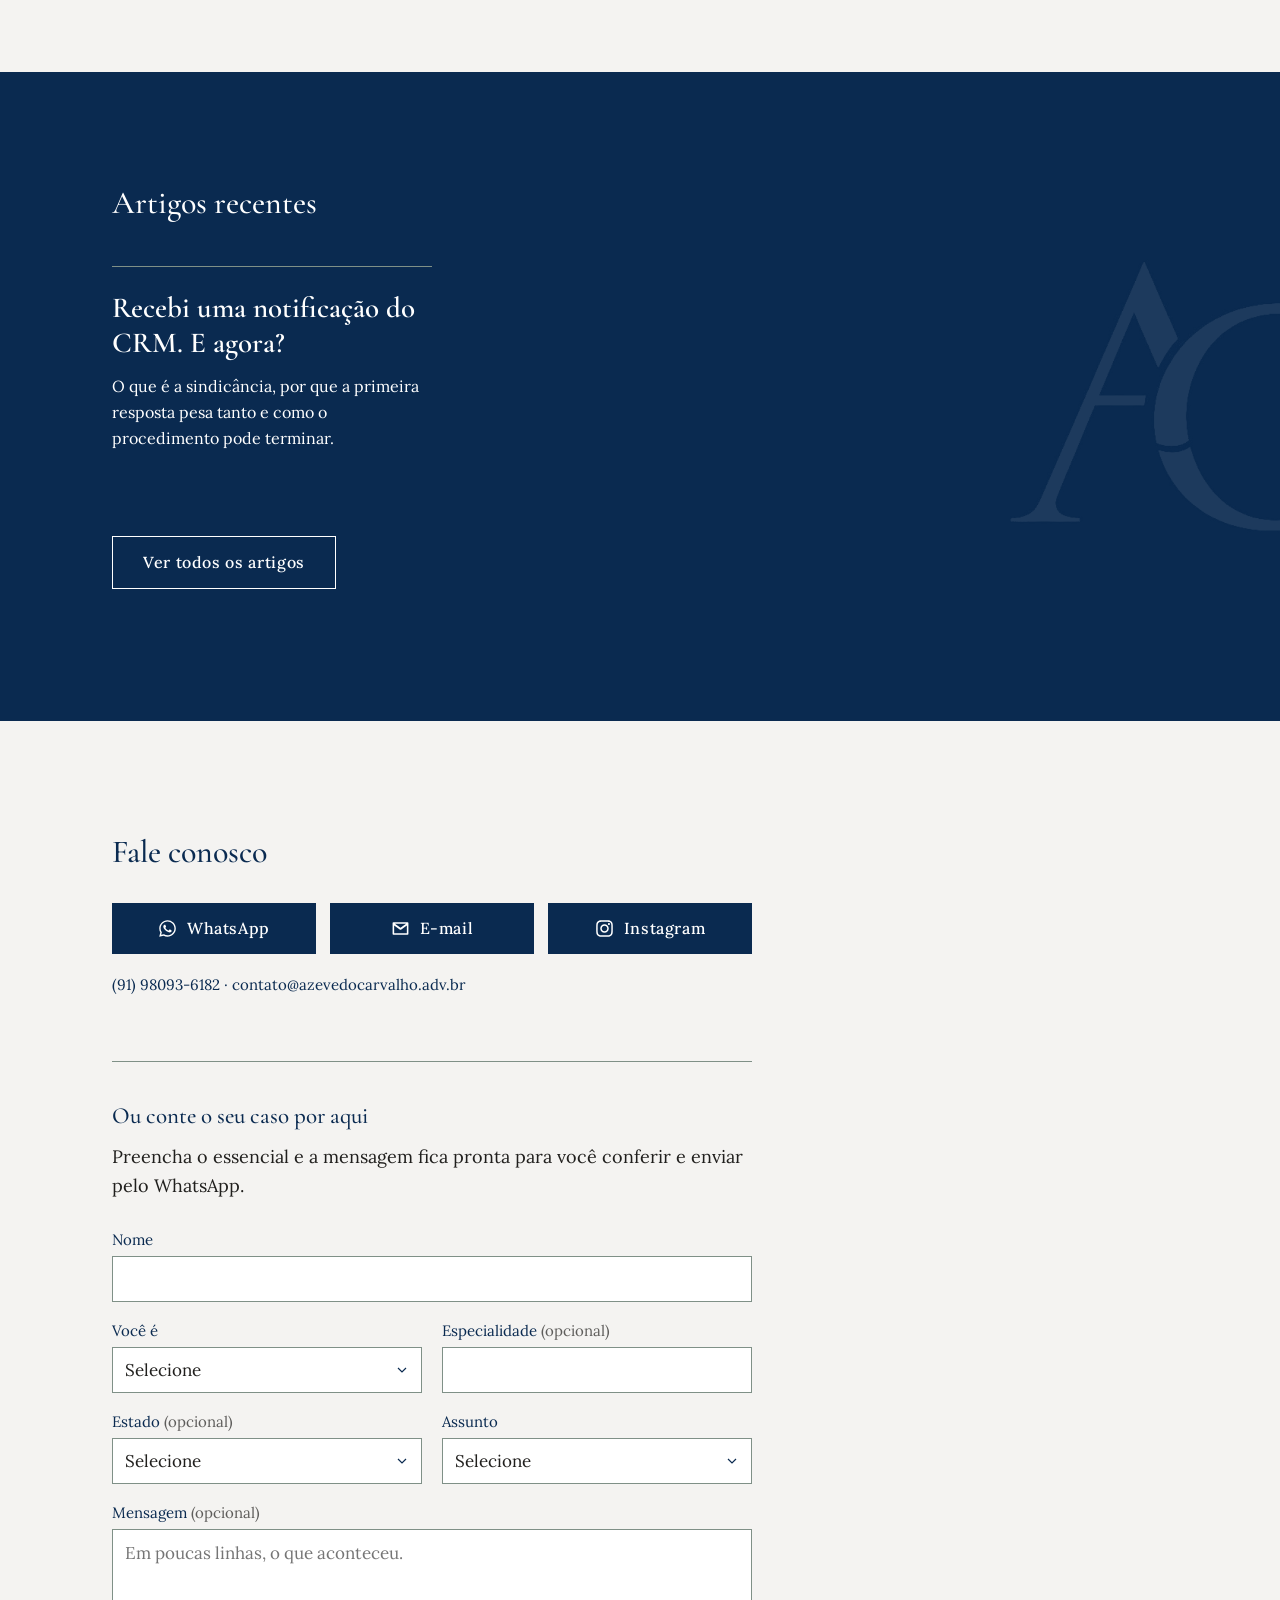
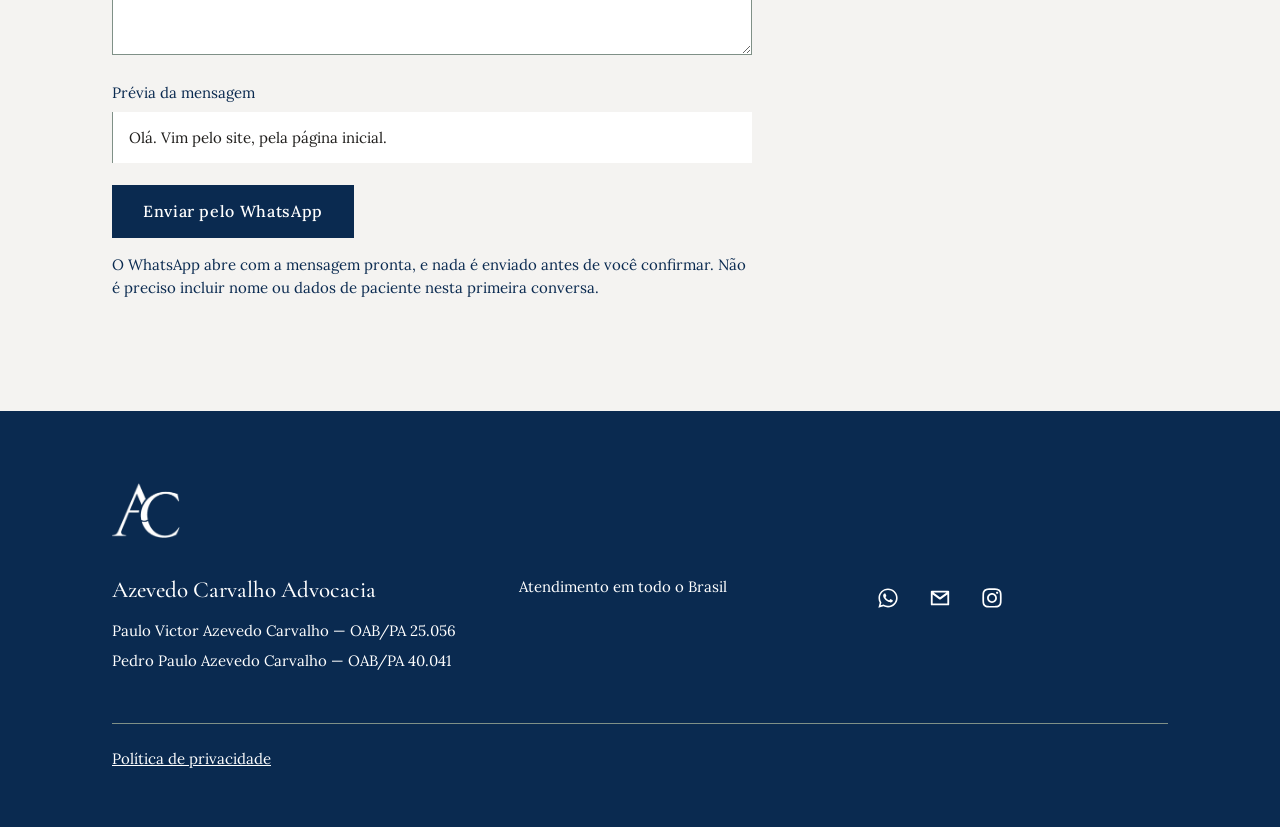
==== commit 82364724: "Etapa 4: formulário de contato que monta a mensagem do WhatsApp - Formulário na home (seção Fale con" ====
--- a/index.html
+++ b/index.html
@@ -23,7 +23,7 @@
 <link rel="preconnect" href="https://fonts.googleapis.com">
 <link rel="preconnect" href="https://fonts.gstatic.com" crossorigin>
 <link href="https://fonts.googleapis.com/css2?family=Cormorant+Garamond:wght@400;500;600&family=Lora:wght@400;500&display=swap" rel="stylesheet">
-<link rel="stylesheet" href="css/estilo.css?v=20261124">
+<link rel="stylesheet" href="css/estilo.css?v=2026112402">
 </head>
 <body>
 
@@ -210,6 +210,46 @@
         <li><a class="botao botao--canal" href="https://www.instagram.com/azevedocarvalhoadv"><svg viewBox="0 0 448 512" aria-hidden="true" focusable="false"><path d="M224.1 141c-63.6 0-114.9 51.3-114.9 114.9s51.3 114.9 114.9 114.9S339 319.5 339 255.9 287.7 141 224.1 141zm0 189.6c-41.1 0-74.7-33.5-74.7-74.7s33.5-74.7 74.7-74.7 74.7 33.5 74.7 74.7-33.6 74.7-74.7 74.7zm146.4-194.3c0 14.9-12 26.8-26.8 26.8-14.9 0-26.8-12-26.8-26.8s12-26.8 26.8-26.8 26.8 12 26.8 26.8zm76.1 27.2c-1.7-35.9-9.9-67.7-36.2-93.9-26.2-26.2-58-34.4-93.9-36.2-37-2.1-147.9-2.1-184.9 0-35.8 1.7-67.6 9.9-93.9 36.1s-34.4 58-36.2 93.9c-2.1 37-2.1 147.9 0 184.9 1.7 35.9 9.9 67.7 36.2 93.9s58 34.4 93.9 36.2c37 2.1 147.9 2.1 184.9 0 35.9-1.7 67.7-9.9 93.9-36.2 26.2-26.2 34.4-58 36.2-93.9 2.1-37 2.1-147.8 0-184.8zM398.8 388c-7.8 19.6-22.9 34.7-42.6 42.6-29.5 11.7-99.5 9-132.1 9s-102.7 2.6-132.1-9c-19.6-7.8-34.7-22.9-42.6-42.6-11.7-29.5-9-99.5-9-132.1s-2.6-102.7 9-132.1c7.8-19.6 22.9-34.7 42.6-42.6 29.5-11.7 99.5-9 132.1-9s102.7-2.6 132.1 9c19.6 7.8 34.7 22.9 42.6 42.6 11.7 29.5 9 99.5 9 132.1s2.7 102.7-9 132.1z"/></svg> Instagram</a></li>
       </ul>
       <p class="canais-copia">(91) 98093-6182 &middot; contato@azevedocarvalho.adv.br</p>
+      <div class="fale fale--home">
+        <h3>Ou conte o seu caso por aqui</h3>
+        <p>Preencha o essencial e a mensagem fica pronta para você conferir e enviar pelo WhatsApp.</p>
+        <form class="form-contato" data-numero="5591980936182" data-origem="pela página inicial" novalidate>
+          <div class="campos">
+            <div class="campo campo--largo">
+              <label for="fc-nome">Nome</label>
+              <input id="fc-nome" name="nome" type="text" autocomplete="name" required>
+            </div>
+            <div class="campo">
+              <label for="fc-perfil">Você é</label>
+              <select id="fc-perfil" name="perfil" required><option value="">Selecione</option><option>Médico(a)</option><option>Clínica</option></select>
+            </div>
+            <div class="campo">
+              <label for="fc-especialidade">Especialidade <span class="opcional">(opcional)</span></label>
+              <input id="fc-especialidade" name="especialidade" type="text">
+            </div>
+            <div class="campo">
+              <label for="fc-estado">Estado <span class="opcional">(opcional)</span></label>
+              <select id="fc-estado" name="estado"><option value="">Selecione</option><option>AC</option><option>AL</option><option>AP</option><option>AM</option><option>BA</option><option>CE</option><option>DF</option><option>ES</option><option>GO</option><option>MA</option><option>MT</option><option>MS</option><option>MG</option><option>PA</option><option>PB</option><option>PR</option><option>PE</option><option>PI</option><option>RJ</option><option>RN</option><option>RS</option><option>RO</option><option>RR</option><option>SC</option><option>SP</option><option>SE</option><option>TO</option></select>
+            </div>
+            <div class="campo">
+              <label for="fc-assunto">Assunto</label>
+              <select id="fc-assunto" name="assunto" required><option value="">Selecione</option><option>Notificação do CRM</option><option>Ação judicial</option><option>Documentação e termos de consentimento</option><option>Publicidade médica</option><option>Assessoria para clínica</option><option>Contratos</option><option>Outro</option></select>
+            </div>
+            <div class="campo campo--data" hidden>
+              <label for="fc-data">Data em que recebeu a notificação</label>
+              <input id="fc-data" name="data" type="date">
+            </div>
+            <div class="campo campo--largo">
+              <label for="fc-mensagem">Mensagem <span class="opcional">(opcional)</span></label>
+              <textarea id="fc-mensagem" name="mensagem" rows="4" maxlength="600" placeholder="Em poucas linhas, o que aconteceu."></textarea>
+            </div>
+          </div>
+          <p class="previa-rotulo">Prévia da mensagem</p>
+          <pre class="previa-texto" aria-live="polite"></pre>
+          <button class="botao" type="submit">Enviar pelo WhatsApp</button>
+          <p class="form-nota">O WhatsApp abre com a mensagem pronta, e nada é enviado antes de você confirmar. Não é preciso incluir nome ou dados de paciente nesta primeira conversa.</p>
+        </form>
+      </div>
     </div>
   </section>
 
@@ -375,7 +415,9 @@
 }
 </script>
 
-<script src="js/menu.js?v=20261124"></script>
+<script src="js/menu.js?v=2026112402"></script>
+
+<script src="js/formulario.js?v=2026112402"></script>
 
 </body>
 </html>
--- a/css/estilo.css
+++ b/css/estilo.css
@@ -844,3 +844,79 @@
   .secao--base-curta { padding-bottom: 40px; }
   .secao--topo-curto { padding-top: 40px; }
 }
+
+/* ------------------------------------------------- formulário de contato */
+
+.fale { max-width: var(--linha); }
+.fale--pagina { margin-top: 72px; }
+.fale--home { margin-top: 64px; padding-top: 40px; border-top: 1px solid var(--salvia); }
+.fale h2 { margin: 0 0 14px; }
+.fale h3 { margin: 0 0 10px; font-weight: 500; }
+
+.form-contato { margin-top: 28px; }
+.campos {
+  display: grid;
+  grid-template-columns: 1fr 1fr;
+  gap: 18px 20px;
+}
+.campo { display: flex; flex-direction: column; }
+.campo--largo { grid-column: 1 / -1; }
+.campo[hidden] { display: none; }
+.campo label {
+  font-size: 15px;
+  line-height: 1.4;
+  color: var(--azul);
+  margin-bottom: 6px;
+}
+.opcional { color: var(--tinta); opacity: 0.7; }
+.campo input,
+.campo select,
+.campo textarea {
+  font-family: var(--sans);
+  font-size: 17px;
+  color: var(--tinta);
+  background: var(--branco);
+  border: 1px solid var(--salvia);
+  border-radius: 0;
+  padding: 11px 12px;
+  width: 100%;
+}
+/* Seta do select em SVG, na cor Azul; sem a seta nativa de cada sistema. */
+.campo select {
+  appearance: none;
+  -webkit-appearance: none;
+  padding-right: 36px;
+  background-image: url("data:image/svg+xml,%3Csvg xmlns='http://www.w3.org/2000/svg' width='10' height='6' viewBox='0 0 10 6'%3E%3Cpath d='M1 1l4 4 4-4' fill='none' stroke='%230A2A50' stroke-width='1.2'/%3E%3C/svg%3E");
+  background-repeat: no-repeat;
+  background-position: right 14px center;
+}
+.campo textarea { resize: vertical; min-height: 110px; line-height: 1.5; }
+.campo input:focus,
+.campo select:focus,
+.campo textarea:focus { outline: 2px solid var(--azul); outline-offset: 0; border-color: var(--azul); }
+.campo :invalid:not(:focus):not(:placeholder-shown) { border-color: var(--salvia); }
+
+.previa-rotulo { font-size: 15px; color: var(--azul); margin: 26px 0 6px; }
+.previa-texto {
+  font-family: var(--sans);
+  font-size: 15px;
+  line-height: 1.55;
+  white-space: pre-wrap;
+  word-break: break-word;
+  margin: 0 0 22px;
+  padding: 14px 16px;
+  background: var(--branco);
+  border-left: 1px solid var(--salvia);
+  color: var(--tinta);
+}
+.form-nota { font-size: 15px; line-height: 1.5; color: var(--azul); margin: 16px 0 0; }
+
+.fale-direto { margin: 40px 0 14px; }
+.botao--contorno { background: transparent; color: var(--azul); }
+.botao--contorno:hover,
+.botao--contorno:focus-visible { background: var(--azul); color: var(--branco); }
+
+@media (max-width: 640px) {
+  .campos { grid-template-columns: 1fr; }
+  .fale--pagina { margin-top: 56px; }
+}
